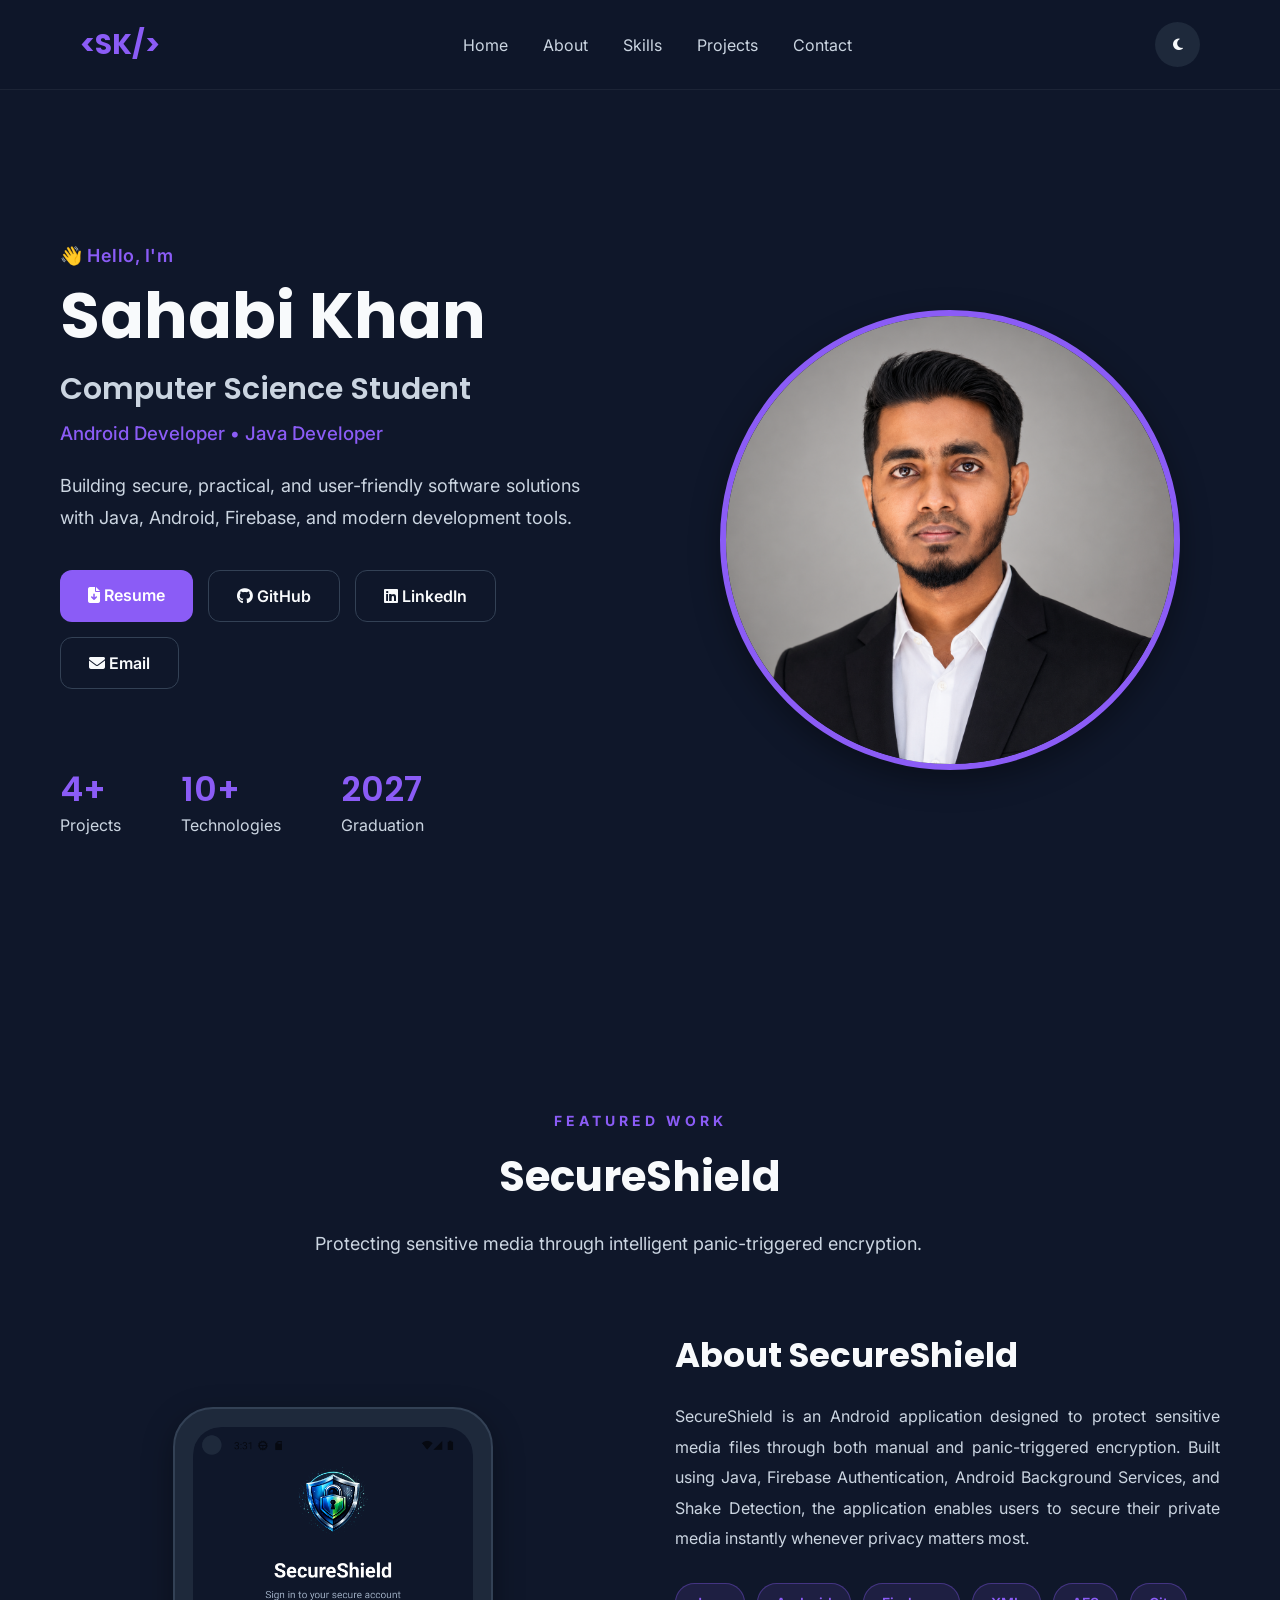
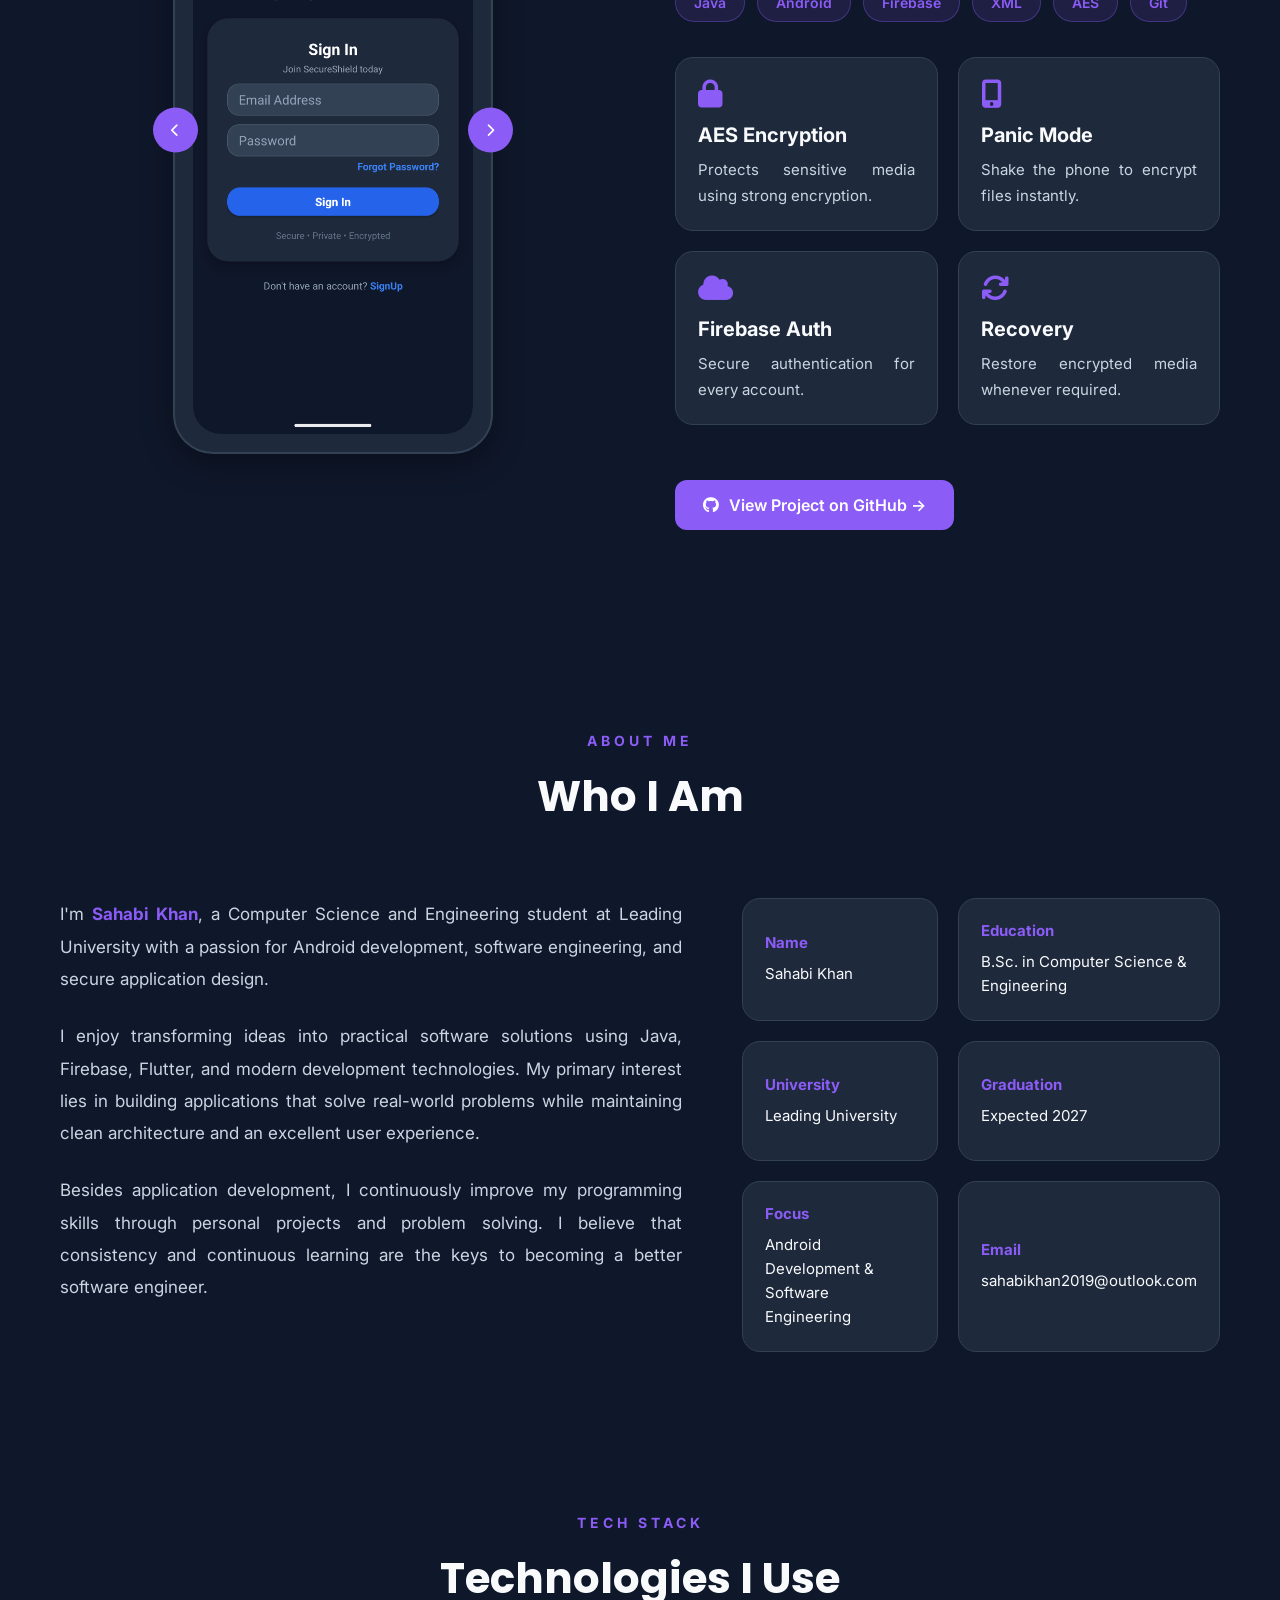
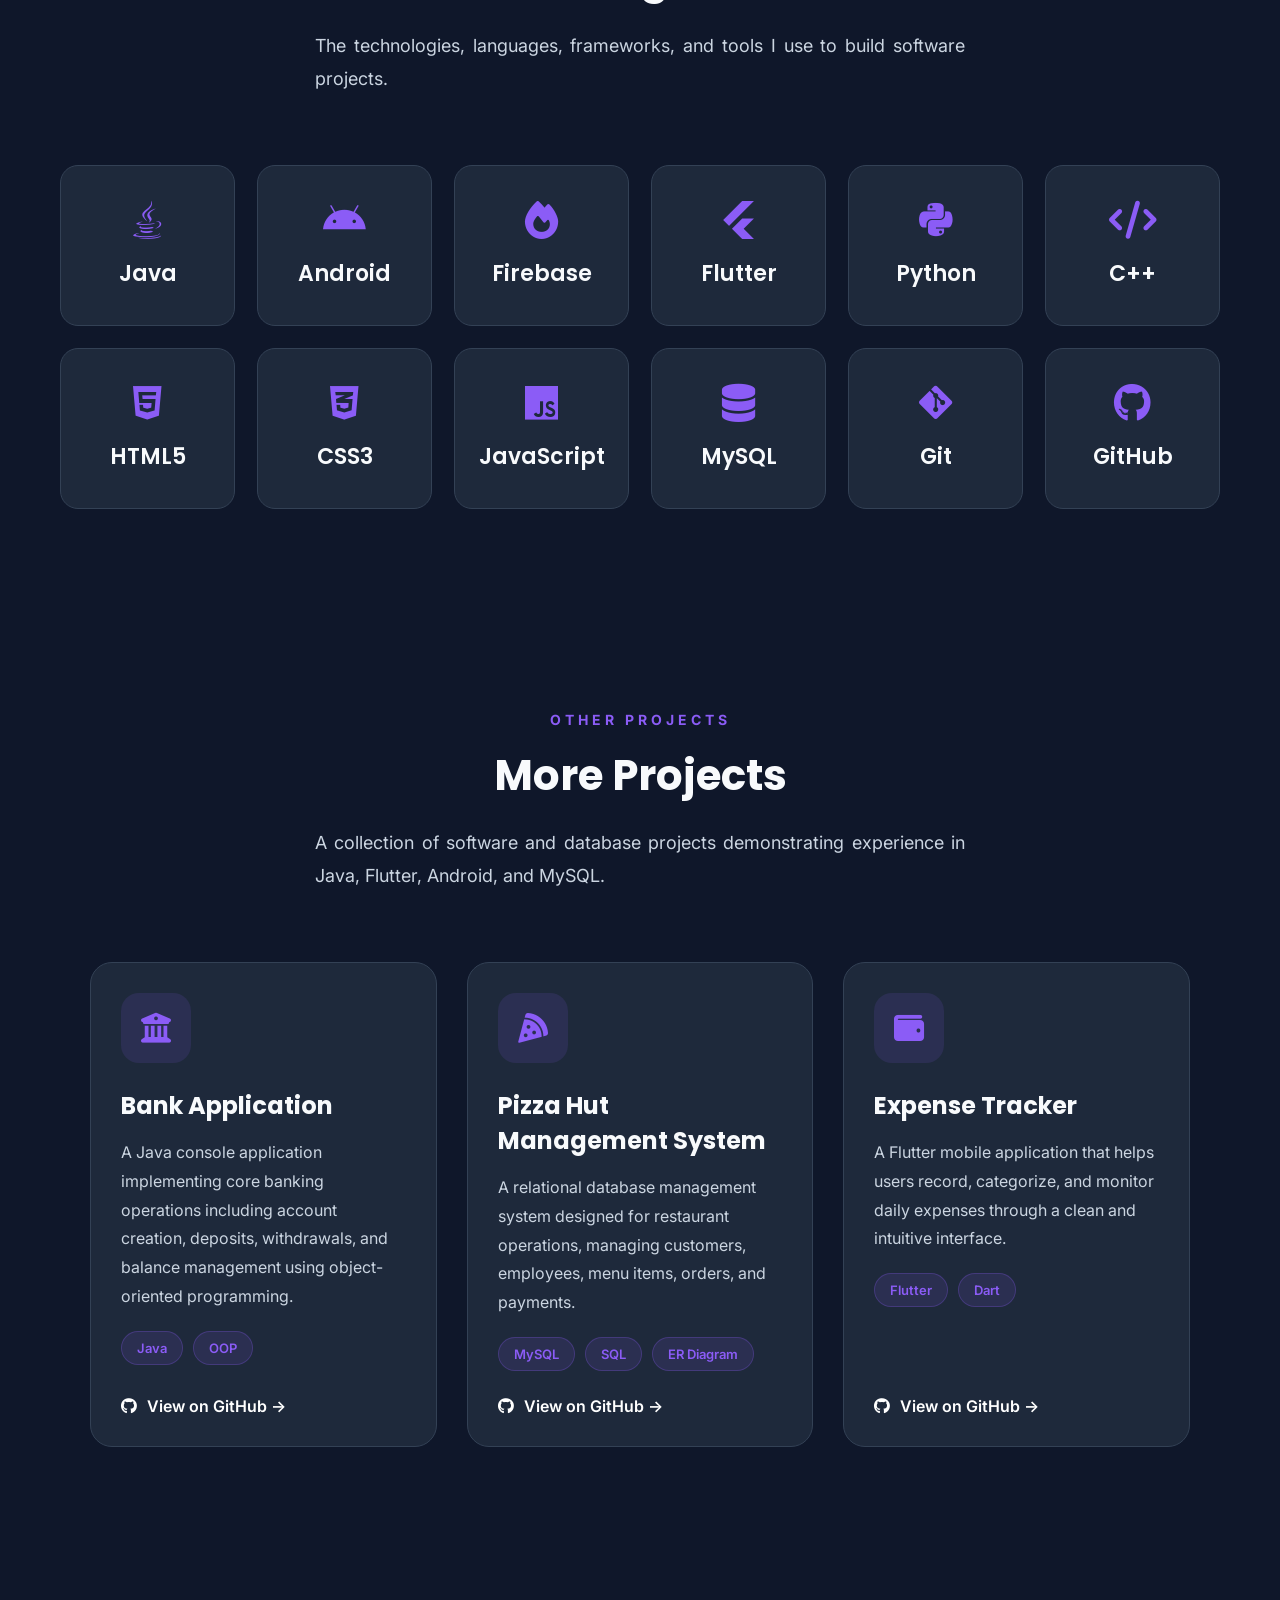
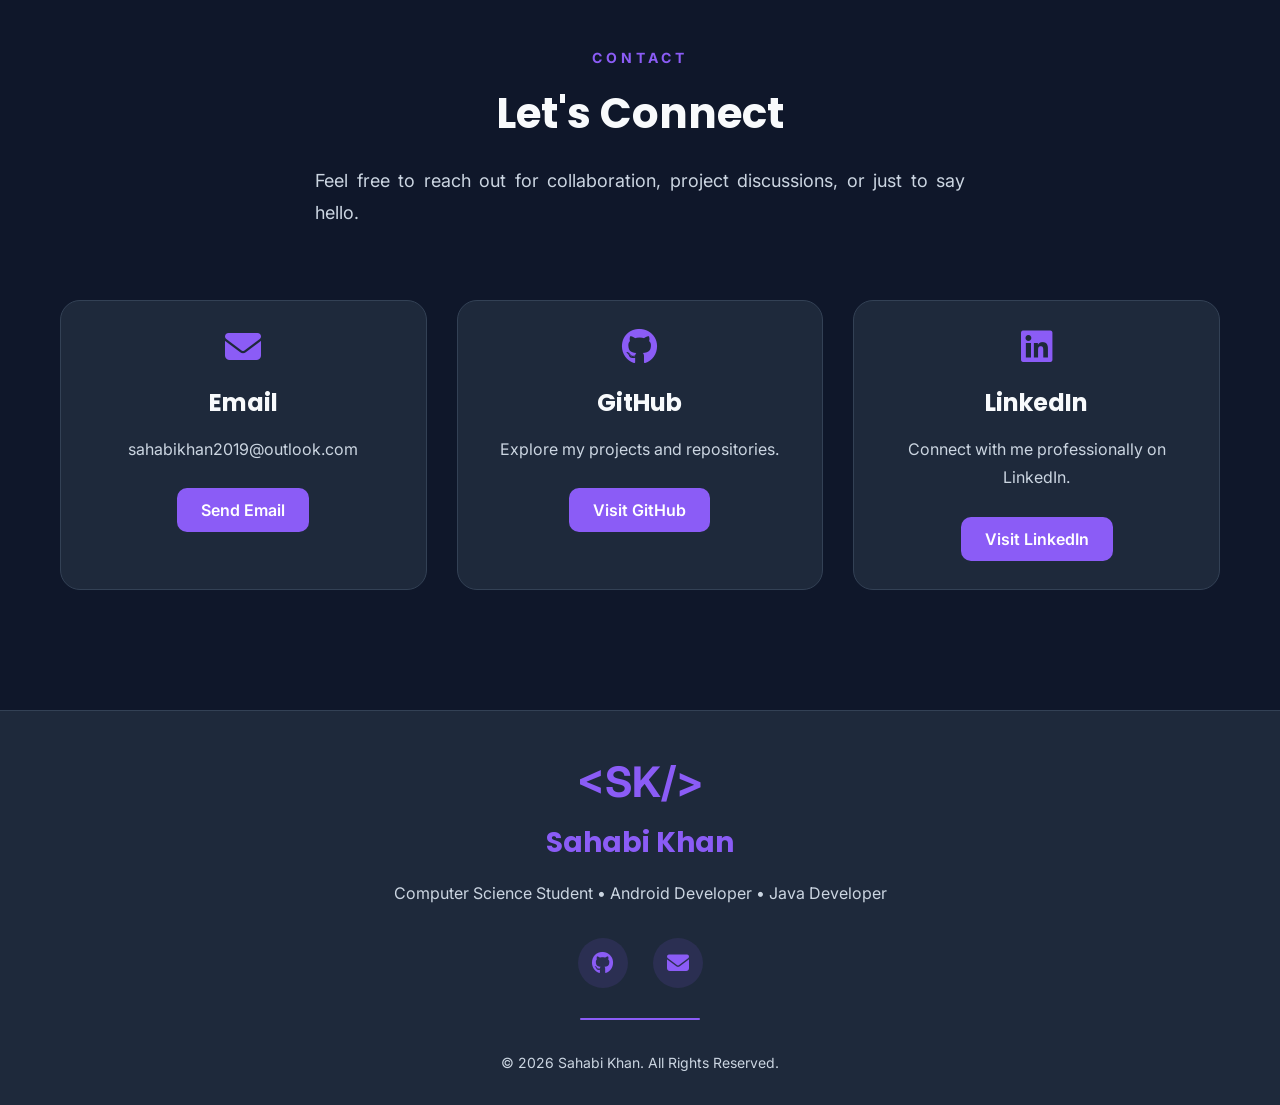
==== index.html @ 72424a31 "Update LinkedIn button class to 'secondary'" ====
<!DOCTYPE html>
<html lang="en">

<head>

    <meta charset="UTF-8">

    <meta name="viewport" content="width=device-width, initial-scale=1.0">

    <meta name="description"
        content="Sahabi Khan - Computer Science Student, Android Developer, and Java Developer. Explore my projects, skills, and portfolio.">

    <meta name="keywords"
        content="Sahabi Khan, Android Developer, Java Developer, Portfolio, Computer Science, Firebase, Flutter, GitHub">

    <meta name="author" content="Sahabi Khan">

    <meta name="theme-color" content="#8B5CF6">

    <!-- Open Graph -->

    <meta property="og:title" content="Sahabi Khan | Android Developer Portfolio">

    <meta property="og:description"
      content="Computer Science Student specializing in Android Development, Java, Flutter, Firebase, and Software Engineering.">

    <meta property="og:type" content="website">

    <meta property="og:image" content="profile.png">

    <!-- Twitter -->

    <meta name="twitter:card" content="summary_large_image">

    <meta name="twitter:title" content="Sahabi Khan | Android Developer Portfolio">

    <meta name="twitter:description"
      content="Computer Science Student specializing in Android Development, Java, Flutter, Firebase, and Software Engineering.">

    <meta name="twitter:image" content="profile.png">

    <title>Sahabi Khan | Android Developer Portfolio</title>

    <link rel="icon" type="image/png" href="profile.png">

    <!-- Google Fonts -->

    <link rel="preconnect" href="https://fonts.googleapis.com">

    <link rel="preconnect" href="https://fonts.gstatic.com" crossorigin>

    <link href="https://fonts.googleapis.com/css2?family=Inter:wght@300;400;500;600;700&family=Poppins:wght@400;500;600;700;800&display=swap" rel="stylesheet">

    <!-- Font Awesome -->

    <link rel="stylesheet"
        href="https://cdnjs.cloudflare.com/ajax/libs/font-awesome/6.7.2/css/all.min.css">

    <link rel="stylesheet" href="style.css">

</head>

<body>
    <!-- ================= NAVBAR ================= -->

    <header>

        <nav class="navbar">

            <div class="logo">
                &lt;SK/&gt;
            </div>

            <ul class="nav-links">

                <li><a href="#home">Home</a></li>

                <li><a href="#about">About</a></li>

                <li><a href="#skills">Skills</a></li>

                <li><a href="#projects">Projects</a></li>

                <li><a href="#contact">Contact</a></li>

            </ul>

            <button id="theme-toggle">

                <i class="fa-solid fa-moon"></i>

            </button>

        </nav>

    </header>

    <!-- ================= HERO ================= -->

    <section id="home" class="hero">

        <div class="hero-left">

            <span class="hello">

                👋 Hello, I'm

            </span>

            <h1>

                Sahabi Khan

            </h1>

            <h2>

                Computer Science Student

            </h2>

            <h3>

                Android Developer • Java Developer

            </h3>

            <p>

                Building secure, practical, and user-friendly software solutions
                with Java, Android, Firebase, and modern development tools.

            </p>

            <div class="buttons">

                <a href="#" class="btn primary">

                    <i class="fa-solid fa-file-arrow-down"></i>

                    Resume

                </a>

                <a href="https://github.com/Sahabi80"

                    target="_blank"

                    class="btn secondary">

                    <i class="fa-brands fa-github"></i>

                    GitHub

                </a>

                <a href="https://www.linkedin.com/in/sahabi-khan-3a2555424/" target="_blank" class="btn secondary">
                    <i class="fab fa-linkedin"></i> LinkedIn
                </a>

                <a href="mailto:sahabikhan2019@outlook.com"

                    class="btn secondary">

                    <i class="fa-solid fa-envelope"></i>

                    Email

                </a>

            </div>

            <div class="stats">

                <div class="stat">

                    <h2>4+</h2>

                    <span>Projects</span>

                </div>

                <div class="stat">

                    <h2>10+</h2>

                    <span>Technologies</span>

                </div>

                <div class="stat">

                    <h2>2027</h2>

                    <span>Graduation</span>

                </div>

            </div>

        </div>

        <div class="hero-right">

            <img src="MyPhoto.png"

                alt="Sahabi Khan">

        </div>

    </section>


<!-- ================= FEATURED WORK ================= -->

<section id="featured" class="featured">

    <div class="section-title">

        <span>FEATURED WORK</span>

        <h2>SecureShield</h2>

        <p>
            Protecting sensitive media through intelligent
            panic-triggered encryption.
        </p>

    </div>

    <div class="featured-container">

        <!-- Phone Preview -->

        <div class="phone-side">

            <div class="phone">

                <button class="slide-btn left" id="prevSlide">
                    <i class="fa-solid fa-chevron-left"></i>
                </button>

                <img
                    id="phone-image"
                    src="assets/screenshots/secureshield-sign-in.png"
                    alt="SecureShield">

                <button class="slide-btn right" id="nextSlide">
                    <i class="fa-solid fa-chevron-right"></i>
                </button>

            </div>

        </div>

        <!-- Project Details -->

        <div class="featured-content">

            <h3>About SecureShield</h3>

            <p>

                SecureShield is an Android application designed to
                protect sensitive media files through both manual
                and panic-triggered encryption.

                Built using Java, Firebase Authentication,
                Android Background Services, and Shake Detection,
                the application enables users to secure their
                private media instantly whenever privacy matters most.

            </p>

            <!-- Technologies -->

            <div class="tech-stack">

                <span>Java</span>

                <span>Android</span>

                <span>Firebase</span>

                <span>XML</span>

                <span>AES</span>

                <span>Git</span>

            </div>

            <!-- Features -->

            <div class="feature-grid">

                <div class="feature-card">

                    <i class="fa-solid fa-lock"></i>

                    <h4>AES Encryption</h4>

                    <p>
                        Protects sensitive media
                        using strong encryption.
                    </p>

                </div>

                <div class="feature-card">

                    <i class="fa-solid fa-mobile-screen-button"></i>

                    <h4>Panic Mode</h4>

                    <p>
                        Shake the phone to
                        encrypt files instantly.
                    </p>

                </div>

                <div class="feature-card">

                    <i class="fa-solid fa-cloud"></i>

                    <h4>Firebase Auth</h4>

                    <p>
                        Secure authentication
                        for every account.
                    </p>

                </div>

                <div class="feature-card">

                    <i class="fa-solid fa-arrows-rotate"></i>

                    <h4>Recovery</h4>

                    <p>
                        Restore encrypted media
                        whenever required.
                    </p>

                </div>

            </div>

            <a href="https://github.com/Sahabi80/SecureShield"
               target="_blank"
               class="project-btn">

                <i class="fa-brands fa-github"></i>

                View Project on GitHub →

            </a>

        </div>

    </div>

</section>

<!-- ================= ABOUT ================= -->

<section id="about" class="about">

    <div class="section-title">

        <span>ABOUT ME</span>

        <h2>Who I Am</h2>

    </div>

    <div class="about-container">

        <div class="about-text">

            <p>

                I'm <strong>Sahabi Khan</strong>, a Computer Science and Engineering
                student at Leading University with a passion for Android development,
                software engineering, and secure application design.

            </p>

            <p>

                I enjoy transforming ideas into practical software solutions using
                Java, Firebase, Flutter, and modern development technologies.
                My primary interest lies in building applications that solve
                real-world problems while maintaining clean architecture and
                an excellent user experience.

            </p>

            <p>

                Besides application development, I continuously improve my
                programming skills through personal projects and problem solving.
                I believe that consistency and continuous learning are the keys
                to becoming a better software engineer.

            </p>

        </div>

        <div class="about-info">

            <div class="info-card">

                <h4>Name</h4>

                <p>Sahabi Khan</p>

            </div>

            <div class="info-card">

                <h4>Education</h4>

                <p>B.Sc. in Computer Science & Engineering</p>

            </div>

            <div class="info-card">

                <h4>University</h4>

                <p>Leading University</p>

            </div>

            <div class="info-card">

                <h4>Graduation</h4>

                <p>Expected 2027</p>

            </div>

            <div class="info-card">

                <h4>Focus</h4>

                <p>Android Development & Software Engineering</p>

            </div>

            <div class="info-card">

                <h4>Email</h4>

                <p>sahabikhan2019@outlook.com</p>

            </div>

        </div>

    </div>

</section>

<!-- ================= TECH STACK ================= -->

<section id="skills" class="skills">

    <div class="section-title">

        <span>TECH STACK</span>

        <h2>Technologies I Use</h2>

        <p>
            The technologies, languages, frameworks, and tools I use
            to build software projects.
        </p>

    </div>

    <div class="skills-grid">

        <div class="skill-card">

            <i class="fa-brands fa-java"></i>

            <h3>Java</h3>
            
        </div>

        <div class="skill-card">

            <i class="fa-brands fa-android"></i>

            <h3>Android</h3>

        </div>

        <div class="skill-card">

            <i class="fa-solid fa-fire"></i>

            <h3>Firebase</h3>

        </div>

        <div class="skill-card">

            <i class="fa-brands fa-flutter"></i>

            <h3>Flutter</h3>

        </div>

        <div class="skill-card">

            <i class="fa-brands fa-python"></i>

            <h3>Python</h3>

        </div>

        <div class="skill-card">

            <i class="fa-solid fa-code"></i>

            <h3>C++</h3>

        </div>

        <div class="skill-card">

            <i class="fa-brands fa-html5"></i>

            <h3>HTML5</h3>

        </div>

        <div class="skill-card">

            <i class="fa-brands fa-css3-alt"></i>

            <h3>CSS3</h3>

        </div>

        <div class="skill-card">

            <i class="fa-brands fa-js"></i>

            <h3>JavaScript</h3>

        </div>

        <div class="skill-card">

            <i class="fa-solid fa-database"></i>

            <h3>MySQL</h3>

        </div>

        <div class="skill-card">

            <i class="fa-brands fa-git-alt"></i>

            <h3>Git</h3>

        </div>

        <div class="skill-card">

            <i class="fa-brands fa-github"></i>

            <h3>GitHub</h3>

        </div>

    </div>

</section>

<!-- ================= OTHER PROJECTS ================= -->

<section id="projects" class="projects-section">

    <div class="section-title">

        <span>OTHER PROJECTS</span>

        <h2>More Projects</h2>

        <p>
            A collection of software and database projects demonstrating
            experience in Java, Flutter, Android, and MySQL.
        </p>

    </div>

    <div class="projects-grid">

        <!-- Bank Application -->

        <div class="project-card">

            <div class="project-icon">

                <i class="fa-solid fa-building-columns"></i>

            </div>

            <h3>Bank Application</h3>

            <p>

                A Java console application implementing core banking
                operations including account creation, deposits,
                withdrawals, and balance management using
                object-oriented programming.

            </p>

            <div class="project-tech">

                <span>Java</span>

                <span>OOP</span>

            </div>

            <a href="https://github.com/Sahabi80/Bank_Application"

                target="_blank"

                class="project-link">

                <i class="fa-brands fa-github"></i>

                View on GitHub →

            </a>

        </div>

        <!-- Pizza Hut -->

        <div class="project-card">

            <div class="project-icon">

                <i class="fa-solid fa-pizza-slice"></i>

            </div>

            <h3>Pizza Hut Management System</h3>

            <p>

                A relational database management system designed for
                restaurant operations, managing customers, employees,
                menu items, orders, and payments.

            </p>

            <div class="project-tech">

                <span>MySQL</span>

                <span>SQL</span>

                <span>ER Diagram</span>

            </div>

            <a href="https://github.com/Sahabi80/Pizza-Hut-Management-System"

                target="_blank"

                class="project-link">

                <i class="fa-brands fa-github"></i>

                View on GitHub →

            </a>

        </div>

        <!-- Expense Tracker -->

        <div class="project-card">

            <div class="project-icon">

                <i class="fa-solid fa-wallet"></i>

            </div>

            <h3>Expense Tracker</h3>

            <p>

                A Flutter mobile application that helps users record,
                categorize, and monitor daily expenses through
                a clean and intuitive interface.

            </p>

            <div class="project-tech">

                <span>Flutter</span>

                <span>Dart</span>

            </div>

            <a href="https://github.com/Sahabi80/expense-tracker-flutter"

                target="_blank"

                class="project-link">

                <i class="fa-brands fa-github"></i>

                View on GitHub →

            </a>

        </div>

    </div>

</section>
<!-- ================= CONTACT ================= -->

<section id="contact" class="contact">

    <div class="section-title">

        <span>CONTACT</span>

        <h2>Let's Connect</h2>

        <p>
            Feel free to reach out for collaboration,
            project discussions, or just to say hello.
        </p>

    </div>

    <div class="contact-container">

        <div class="contact-card">

            <i class="fa-solid fa-envelope"></i>

            <h3>Email</h3>

            <p>sahabikhan2019@outlook.com</p>

            <a href="mailto:sahabikhan2019@outlook.com">
                Send Email
            </a>

        </div>

        <div class="contact-card">

            <i class="fa-brands fa-github"></i>

            <h3>GitHub</h3>

            <p>Explore my projects and repositories.</p>

            <a href="https://github.com/Sahabi80" target="_blank">
                Visit GitHub
            </a>

        </div>

        <div class="contact-card">

            <i class="fa-brands fa-linkedin"></i>

            <h3>LinkedIn</h3>

            <p>Connect with me professionally on LinkedIn.</p>

            <a href="https://www.linkedin.com/in/sahabi-khan-3a2555424/" target="_blank" class="btn">
                Visit LinkedIn
            </a>

        </div>

    </div>

</section>

<!-- ================= FOOTER ================= -->

<footer class="footer">

    <div class="footer-content">

        <div class="footer-logo">&lt;SK/&gt;</div>

        <h3>Sahabi Khan</h3>

        <p>
            Computer Science Student • Android Developer • Java Developer
        </p>

        <div class="footer-links">

            <a href="https://github.com/Sahabi80" target="_blank">
                <i class="fa-brands fa-github"></i>
            </a>

            <a href="mailto:sahabikhan2019@outlook.com">
                <i class="fa-solid fa-envelope"></i>
            </a>

        </div>

        <div class="footer-line"></div>

        <p class="copyright">
            © 2026 Sahabi Khan. All Rights Reserved.
        </p>

    </div>

</footer>

<script src="script.js"></script>

</body>

</html>
---- style.css ----
/* ===========================
   Google Font Variables
=========================== */

:root{

    --bg:#0F172A;
    --card:#1E293B;
    --primary:#8B5CF6;
    --primary-hover:#A855F7;

    --text:#F8FAFC;
    --secondary:#CBD5E1;

    --border:#334155;

    --shadow:0 10px 30px rgba(0,0,0,.35);

}

/* ===========================
        Reset
=========================== */

*{

    margin:0;
    padding:0;
    box-sizing:border-box;

}

html{

    scroll-behavior:smooth;

}

body{

    font-family:'Inter',sans-serif;

    background:var(--bg);

    color:var(--text);

}

/* ===========================
        Navbar
=========================== */

header{

    position:sticky;

    top:0;

    z-index:1000;

    backdrop-filter:blur(12px);

    background:rgba(15,23,42,.85);

    border-bottom:1px solid rgba(255,255,255,.06);

}

.navbar{

    max-width:1200px;

    margin:auto;

    display:flex;

    justify-content:space-between;

    align-items:center;

    padding:22px 40px;

}

.logo{

    font-family:'Poppins',sans-serif;

    font-size:28px;

    font-weight:700;

    color:var(--primary);

}

.nav-links{

    display:flex;

    list-style:none;

    gap:35px;

}

.nav-links a{

    text-decoration:none;

    color:var(--secondary);

    transition:.3s;

}

.nav-links a:hover{

    color:var(--primary);

}

#theme-toggle{

    width:45px;

    height:45px;

    border:none;

    border-radius:50%;

    background:var(--card);

    color:var(--text);

    cursor:pointer;

    transition:.3s;

}

#theme-toggle:hover{

    background:var(--primary);

    color:white;
}

/* ===========================
        Hero
=========================== */

.hero{

    max-width:1200px;

    margin:auto;

    min-height:100vh;

    display:flex;

    justify-content:space-between;

    align-items:center;

    gap:80px;

    padding:60px 20px;

}

.hero-left{

    flex:1;

}

.hero-right{

    flex:1;

    display:flex;

    justify-content:center;

    align-items:center;

}

.hero-right img{

    width:460px;

    height:460px;

    object-fit:cover;

    object-position:center 12%;

    border-radius:50%;

    border:6px solid var(--primary);

    box-shadow:var(--shadow);

    transition:transform .4s ease, box-shadow .4s ease;

    display:block;

}

.hero-right img:hover{

    transform:scale(1.04);

    box-shadow:0 15px 35px rgba(0,0,0,.45);

}

.hello{

    color:var(--primary);

    font-weight:600;

    font-size:18px;

    letter-spacing:.5px;

}

.hero h1{

    margin-top:15px;

    font-family:'Poppins',sans-serif;

    font-size:64px;

    line-height:1.1;

}

.hero h2{

    margin-top:15px;

    font-size:30px;

    color:var(--secondary);

    font-weight:600;

}

.hero h3{

    margin-top:10px;

    color:var(--primary);

    font-weight:500;

}

.hero p{

    margin-top:25px;

    max-width:520px;

    color:var(--secondary);

    line-height:1.8;

    font-size:18px;

    text-align:justify;

    text-justify:inter-word;

}

/* ===========================
        Buttons
=========================== */

.buttons{

    margin-top:35px;

    display:flex;

    flex-wrap:wrap;

    gap:15px;

}

.btn{

    text-decoration:none;

    padding:15px 28px;

    border-radius:12px;

    font-weight:600;

    transition:all .3s ease;

}

.btn:hover{

    transform:translateY(-3px);

}

.primary{

    background:var(--primary);

    color:white;

}

.primary:hover{

    background:var(--primary-hover);

    box-shadow:0 10px 25px rgba(139,92,246,.35);

}

.secondary{

    border:1px solid var(--border);

    color:var(--text);

    background:transparent;

}

.secondary:hover{

    border-color:var(--primary);

    background:rgba(139,92,246,.08);

    color:var(--primary);

}

/* ===========================
        Stats
=========================== */

.stats{

    display:flex;

    gap:60px;

    margin-top:60px;

}

.stat h2{

    font-size:34px;

    color:var(--primary);

}

.stat span{

    color:var(--secondary);

}

/* ===========================
        Sections
=========================== */

section{

    max-width:1200px;

    margin:auto;

    padding:100px 20px;

}

section h2{

    font-family:'Poppins',sans-serif;

    font-size:42px;

}

/* ===========================
        Responsive
=========================== */

@media(max-width:900px){

.hero{

flex-direction:column-reverse;

text-align:center;

}

.hero-right img{

width:280px;

height:280px;

}

.hero h1{

font-size:48px;

}

.buttons{

justify-content:center;

}

.stats{

justify-content:center;

}

.nav-links{

display:none;

}

}


/* =====================================
        Light Mode
===================================== */

body{
    transition: background .35s ease,color .35s ease;
}

body.light-mode{

    --bg:#F8FAFC;
    --card:#FFFFFF;
    --text:#0F172A;
    --secondary:#475569;
    --border:#CBD5E1;

}

/* =====================================
        Scroll Animation
===================================== */

.hidden{

    opacity:0;
    transform:translateY(40px);
    transition:opacity .8s ease, transform .8s ease;

}

.show{

    opacity:1;
    transform:translateY(0);

}


/* ===========================
      Featured Work
=========================== */

.featured{

    max-width:1200px;

    margin:auto;

    padding:120px 20px;

}

.section-title{

    text-align:center;

    margin-bottom:70px;

}

.section-title span{

    color:var(--primary);

    font-size:14px;

    font-weight:700;

    letter-spacing:4px;

    text-transform:uppercase;

}

.section-title h2{

    margin-top:15px;

    font-family:'Poppins',sans-serif;

    font-size:42px;

}

.section-title p{

    margin:20px auto 0;

    max-width:650px;

    color:var(--secondary);

    line-height:1.8;

    font-size:18px;
   
    text-align:justify;
   
    text-justify:inter-word;

}

.featured-container{

    display:flex;

    align-items:center;

    justify-content:space-between;

    gap:70px;

}

.phone-side{

    flex:1;

    display:flex;

    justify-content:center;

}

.phone{

    width:320px;

    background:var(--card);

    border-radius:40px;

    padding:18px;

    box-shadow:var(--shadow);

    border:2px solid var(--border);

    position:relative;

}

.phone img{

    width:100%;

    border-radius:28px;

    display:block;

}

.slide-btn{

    position:absolute;

    top:50%;

    transform:translateY(-50%);

    width:45px;

    height:45px;

    border:none;

    border-radius:50%;

    background:var(--primary);

    color:#fff;

    cursor:pointer;

    transition:.3s;

    z-index:5;

}

.slide-btn:hover{

    background:var(--primary-hover);

    transform:translateY(-50%) scale(1.08);

}

.slide-btn.left{

    left:-22px;

}

.slide-btn.right{

    right:-22px;

}

.featured-content{

    flex:1;

}

.featured-content h3{

    font-size:34px;

    margin-bottom:20px;

    font-family:'Poppins',sans-serif;

}

.featured-content p{

    color:var(--secondary);

    line-height:1.9;

    margin-bottom:30px;

    text-align:justify;

    text-justify:inter-word;

}


/* ===========================
      Tech Stack Badges
=========================== */

.tech-stack{

    display:flex;

    flex-wrap:wrap;

    gap:12px;

    margin-bottom:35px;

}

.tech-stack span{

    background:rgba(139,92,246,.12);

    color:var(--primary);

    border:1px solid rgba(139,92,246,.35);

    padding:10px 18px;

    border-radius:999px;

    font-size:14px;

    font-weight:600;

    transition:.3s;

}

.tech-stack span:hover{

    background:var(--primary);

    color:#fff;

    transform:translateY(-3px);

}

/* ===========================
      Feature Cards
=========================== */

.feature-grid{

    display:grid;

    grid-template-columns:repeat(2,1fr);

    gap:20px;

    margin:35px 0;

}

.feature-card{

    background:var(--card);

    padding:22px;

    border-radius:18px;

    border:1px solid var(--border);

    transition:.35s;

}

.feature-card:hover{

    transform:translateY(-6px);

    border-color:var(--primary);

    box-shadow:0 15px 35px rgba(0,0,0,.25);

}

.feature-card i{

    font-size:28px;

    color:var(--primary);

    margin-bottom:15px;

}

.feature-card h4{

    margin-bottom:10px;

    font-size:20px;

}

.feature-card p{

    margin:0;

    line-height:1.7;

    font-size:15px;

}

/* ===========================
      GitHub Button
=========================== */

.project-btn{

    display:inline-flex;

    align-items:center;

    gap:10px;

    margin-top:20px;

    padding:15px 28px;

    background:var(--primary);

    color:#fff;

    text-decoration:none;

    border-radius:12px;

    font-weight:600;

    transition:.3s;

}

.project-btn:hover{

    background:var(--primary-hover);

    transform:translateY(-3px);

    box-shadow:0 10px 25px rgba(139,92,246,.35);

}

/* ===========================
      Responsive
=========================== */

@media(max-width:900px){

    .featured-container{

        flex-direction:column;

    }

    .feature-grid{

        grid-template-columns:1fr;

    }

    .phone{

        width:280px;

    }

}


/* ===========================
      Other Projects
=========================== */

.projects-section{

    max-width:1200px;

    margin:auto;

    padding:120px 20px;

}

.projects-grid{

    display:grid;

    grid-template-columns:repeat(3,1fr);

    gap:30px;

    max-width:1100px;

    margin:60px auto 0;

}

.project-card{

    background:var(--card);

    border:1px solid var(--border);

    border-radius:22px;

    padding:30px;

    transition:all .35s ease;

    display:flex;

    flex-direction:column;

    min-height:480px;

    justify-content:flex-start;

}

.project-card:hover{

    transform:translateY(-8px);

    border-color:var(--primary);

    box-shadow:0 15px 35px rgba(0,0,0,.30);

}

.project-icon{

    width:70px;

    height:70px;

    display:flex;

    align-items:center;

    justify-content:center;

    border-radius:18px;

    background:rgba(139,92,246,.12);

    color:var(--primary);

    font-size:30px;

    margin-bottom:25px;

}

.project-card h3{

    font-family:'Poppins',sans-serif;

    font-size:24px;

    margin-bottom:15px;

}

.project-card p{

    color:var(--secondary);

    line-height:1.8;

    margin-bottom:0;

}

.project-tech{

    display:flex;

    flex-wrap:wrap;

    gap:10px;

    margin-top:20px;

    margin-bottom:25px;

}

.project-tech span{

    background:rgba(139,92,246,.12);

    color:var(--primary);

    border:1px solid rgba(139,92,246,.25);

    padding:8px 15px;

    border-radius:999px;

    font-size:13px;

    font-weight:600;

    transition:.3s;

}

.project-tech span:hover{

    background:var(--primary);

    color:#fff;

}

.project-link{

    display:inline-flex;

    align-items:center;

    gap:10px;

    margin-top:auto;

    color:#fff;

    text-decoration:none;

    font-weight:600;

    transition:.3s;

}

.project-link:hover{

    color:var(--primary);

    transform:translateX(6px);

}

@media(max-width:768px){

    .projects-grid{

        grid-template-columns:1fr;

    }

}

/* ===========================
        About
=========================== */

.about{

    max-width:1200px;

    margin:auto;

    padding:80px 20px;

}

.about-container{

    display:grid;

    grid-template-columns:1.3fr 1fr;

    gap:60px;

    align-items:start;

    margin-top:60px;

}

.about-text p{

    color:var(--secondary);

    line-height:1.9;

    font-size:17px;

    margin-bottom:25px;

    text-align:justify;

}

.about-text strong{

    color:var(--primary);

}

.about-info{

    display:grid;

    grid-template-columns:1fr 1fr;

    gap:20px;

}

.info-card{

    background:var(--card);

    border:1px solid var(--border);

    border-radius:18px;

    padding:22px;

    transition:.35s ease;

    display:flex;

    flex-direction:column;

    justify-content:center;

    min-height:120px;

}

.info-card:hover{

    transform:translateY(-6px);

    border-color:var(--primary);

    box-shadow:0 15px 35px rgba(0,0,0,.25);

}

.info-card h4{

    color:var(--primary);

    font-size:15px;

    margin-bottom:10px;

}

.info-card p{

    color:var(--text);

    font-size:15px;

    line-height:1.6;

}

@media(max-width:900px){

    .about-container{

        grid-template-columns:1fr;

        gap:40px;

    }

    .about-info{

        grid-template-columns:1fr;

    }

}

/* ===========================
        Tech Stack
=========================== */

.skills{

    max-width:1200px;

    margin:auto;

    padding:80px 20px;

}

.skills-grid{

    display:grid;

    grid-template-columns:repeat(auto-fit,minmax(170px,1fr));

    gap:22px;

    margin-top:60px;

}

.skill-card{

    background:var(--card);

    border:1px solid var(--border);

    border-radius:18px;

    padding:35px 20px;

    text-align:center;

    transition:
       transform .35s ease,
       box-shadow .35s ease,
       border-color .35s ease;
   

    display:flex;

    flex-direction:column;

    justify-content:center;

    align-items:center;

    min-height:150px;

    cursor:default;

}

.skill-card:hover{

    transform:translateY(-8px) scale(1.03);

    border-color:var(--primary);

    box-shadow:
    0 0 25px rgba(139,92,246,.20),
    0 18px 40px rgba(139,92,246,.25);

}

.skill-card i{

    font-size:38px;

    color:var(--primary);

    margin-bottom:18px;

    transition:.3s;

}

.skill-card:hover i{

    transform:scale(1.15);

}

.skill-card h3{

    font-family:'Poppins',sans-serif;

    font-size:22px;

    font-weight:600;

    margin:0;

    transition:.3s;

}

.skill-card:hover h3{

    color:var(--primary);

}

@media(max-width:768px){

    .skills-grid{

        grid-template-columns:repeat(2,1fr);

    }

}

@media(max-width:480px){

    .skills-grid{

        grid-template-columns:1fr;

    }

}

/* ===========================
        Contact
=========================== */

.contact{

    max-width:1200px;

    margin:auto;

    padding:80px 20px 120px;

}

.contact-container{

    display:grid;

    grid-template-columns:repeat(auto-fit,minmax(300px,1fr));

    gap:30px;

    margin-top:60px;

}

.contact-card{

    background:var(--card);

    border:1px solid var(--border);

    border-radius:20px;

    padding:28px 25px;

    text-align:center;

    transition:all .35s ease;

}

.contact-card:hover{

    transform:translateY(-8px);

    border-color:var(--primary);

    box-shadow:0 15px 35px rgba(0,0,0,.30);

}

.contact-card i{

    font-size:36px;

    color:var(--primary);

    margin-bottom:20px;

}

.contact-card h3{

    font-family:'Poppins',sans-serif;

    font-size:24px;

    margin-bottom:15px;

}

.contact-card p{

    color:var(--secondary);

    line-height:1.8;

    margin-bottom:25px;

}

.contact-card a{

    display:inline-block;

    padding:12px 24px;

    border-radius:10px;

    background:var(--primary);

    color:#fff;

    text-decoration:none;

    font-weight:600;

    transition:.3s;

}

.contact-card a:hover{

    background:var(--primary-hover);

    transform:translateY(-3px);

}

@media(max-width:768px){

    .contact-container{

        grid-template-columns:1fr;

    }

}

/* ===========================
        Footer
=========================== */

.footer{

    background:var(--card);

    border-top:1px solid var(--border);

    padding:45px 20px 30px;

    text-align:center;

}

.footer-content{

    max-width:1200px;

    margin:auto;

}

.footer h3{

    font-family:'Poppins',sans-serif;

    font-size:28px;

    color:var(--primary);

    margin-bottom:15px;

}

.footer p{

    color:var(--secondary);

    line-height:1.8;

}

.footer-links{

    display:flex;

    justify-content:center;

    gap:25px;

    margin:30px 0;

}

.footer-links a{

    width:50px;

    height:50px;

    display:flex;

    align-items:center;

    justify-content:center;

    border-radius:50%;

    background:rgba(139,92,246,.12);

    color:var(--primary);

    text-decoration:none;

    font-size:22px;

    transition:all .3s ease;

}

.footer-links a:hover{

    background:var(--primary);

    color:#fff;

    transform:translateY(-5px) scale(1.08);

    box-shadow:0 10px 25px rgba(139,92,246,.35);

}

.footer-line{

    width:120px;

    height:2px;

    background:var(--primary);

    margin:30px auto;

    border-radius:10px;

}

.footer-logo{

    font-size:42px;

    font-weight:700;

    color:var(--primary);

    margin-bottom:15px;

}

.copyright{

    font-size:14px;

    color:var(--secondary);

}

/* =====================================
        Responsive Design
===================================== */

@media (max-width:992px){

    .hero{

        flex-direction:column-reverse;

        text-align:center;

        gap:50px;

        min-height:auto;

        padding:140px 20px 80px;

    }

    .hero p{

        margin:auto;
        margin-top:25px;

    }

    .buttons{

        justify-content:center;

    }

    .stats{

        justify-content:center;

    }

    .featured-container,
    .about-container{

        grid-template-columns:1fr;

        gap:50px;

    }

    .projects-grid{

        grid-template-columns:1fr;

    }

    .skills-grid{

        grid-template-columns:repeat(2,1fr);

    }

    .contact-container{

        grid-template-columns:1fr;

    }

}

/* =====================================
               Mobile
===================================== */

@media (max-width:576px){

    h1{

        font-size:42px;

    }

    .hero h2{

        font-size:24px;

    }

    .hero-right img{

        width:180px;

        height:180px;

    }

    .skills-grid{

        grid-template-columns:1fr;

    }

    .section-title h2{

        font-size:40px;

    }

    .featured-card{

        padding:20px;

    }

    .buttons{

    flex-direction:column;

    align-items:center;

    width:100%;

}

.btn{

    width:100%;

    max-width:260px;

    text-align:center;

    }

}
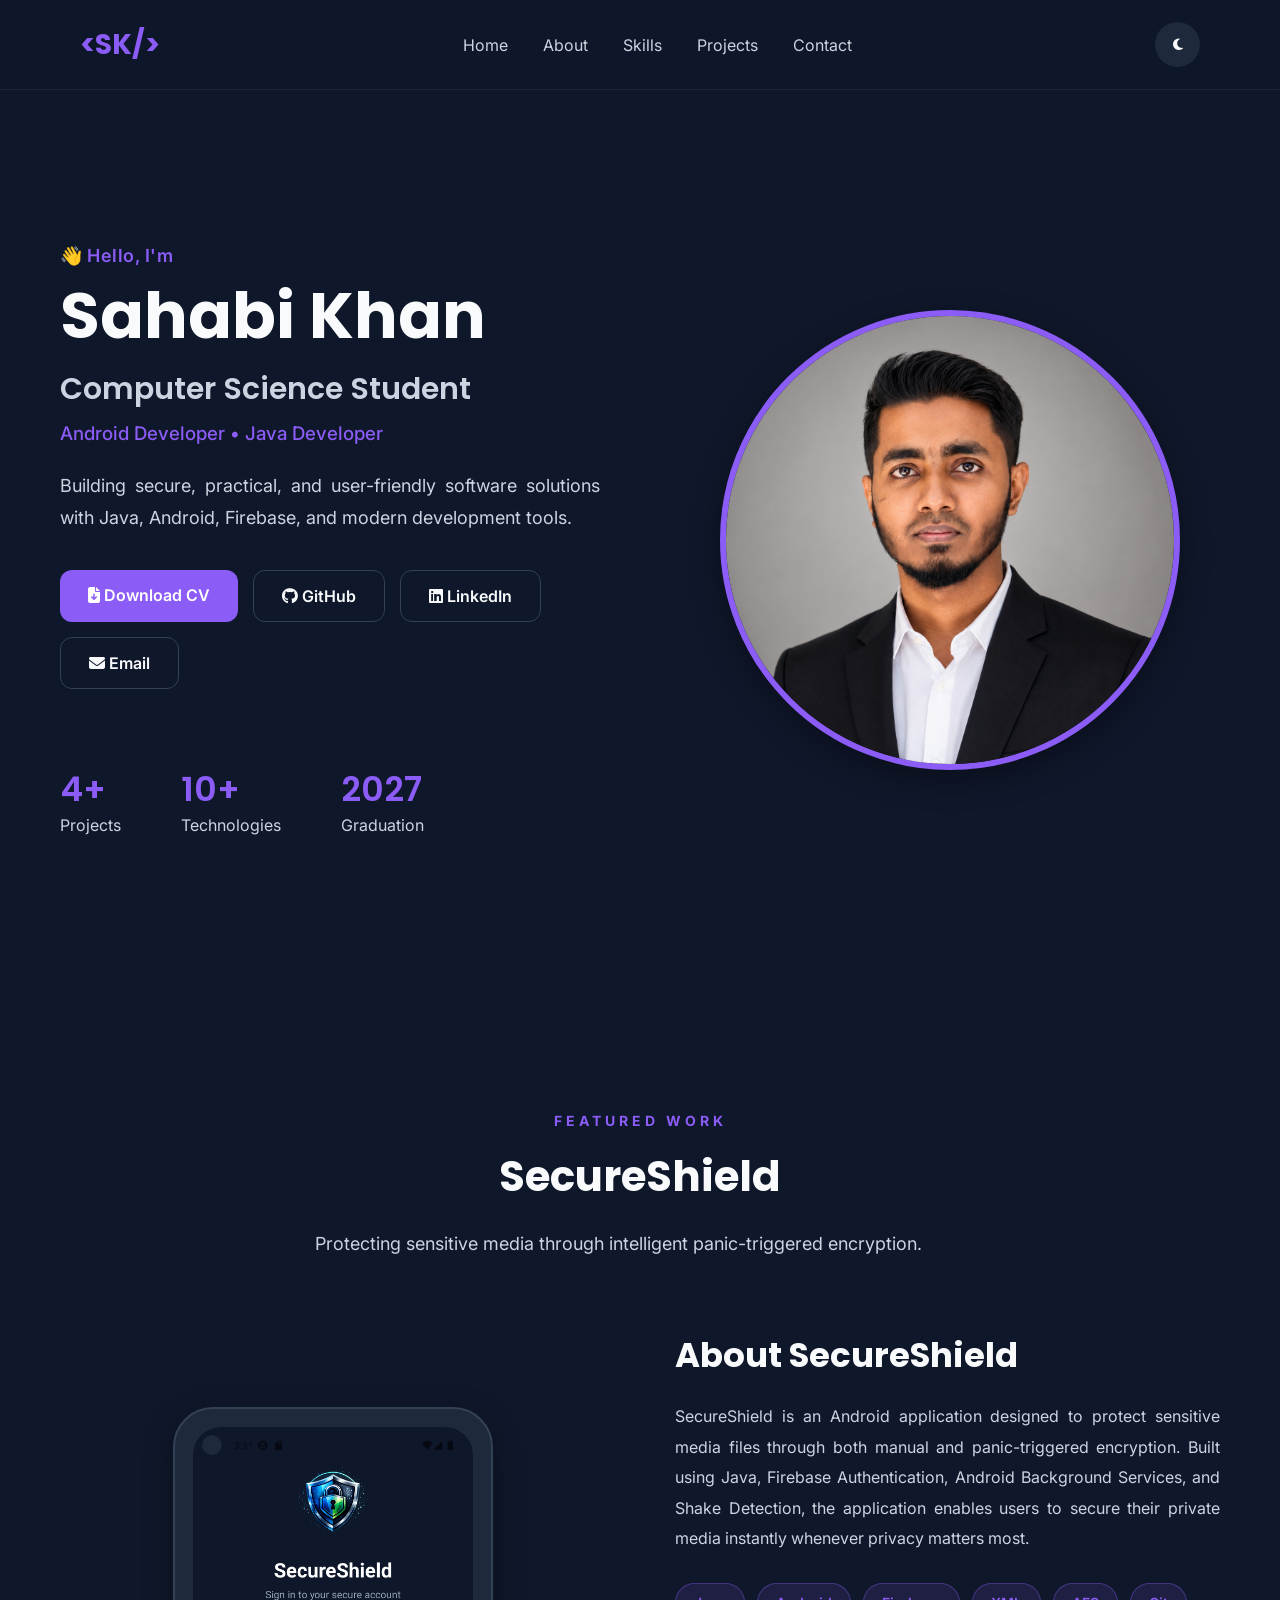
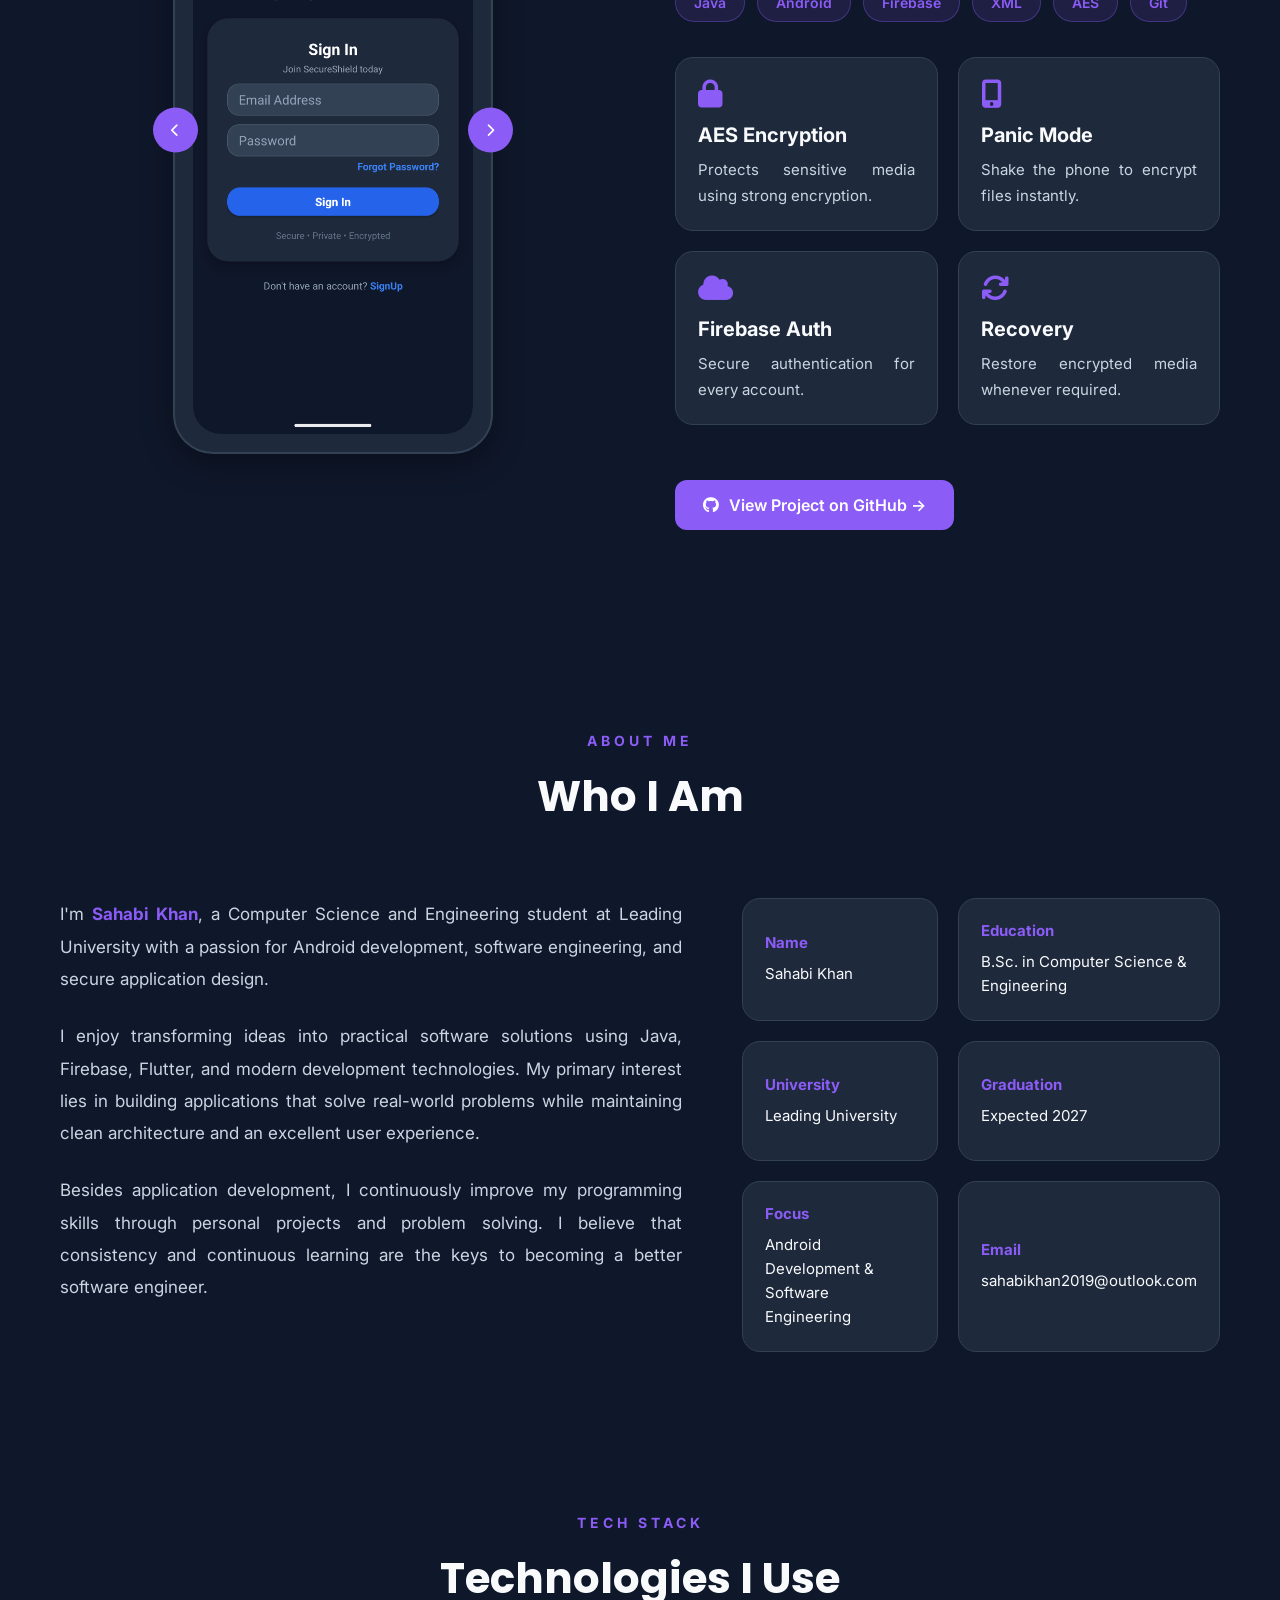
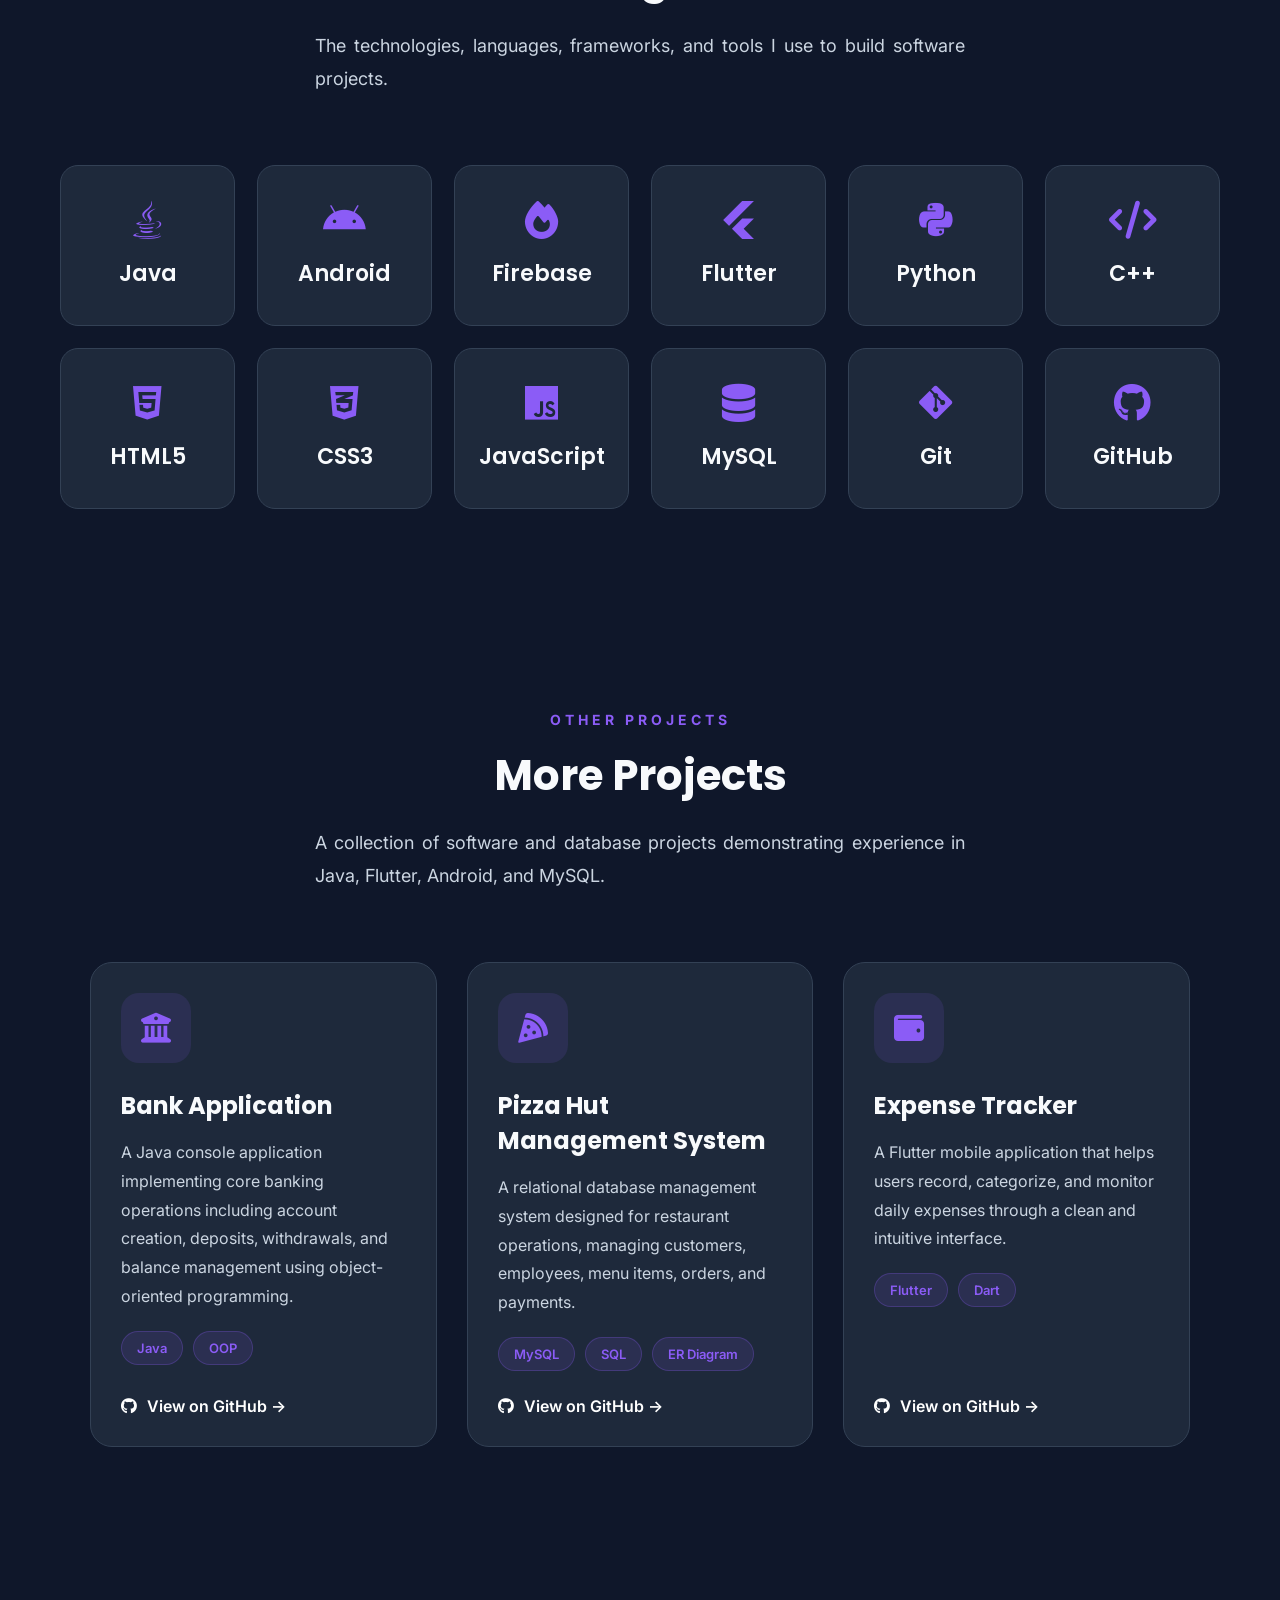
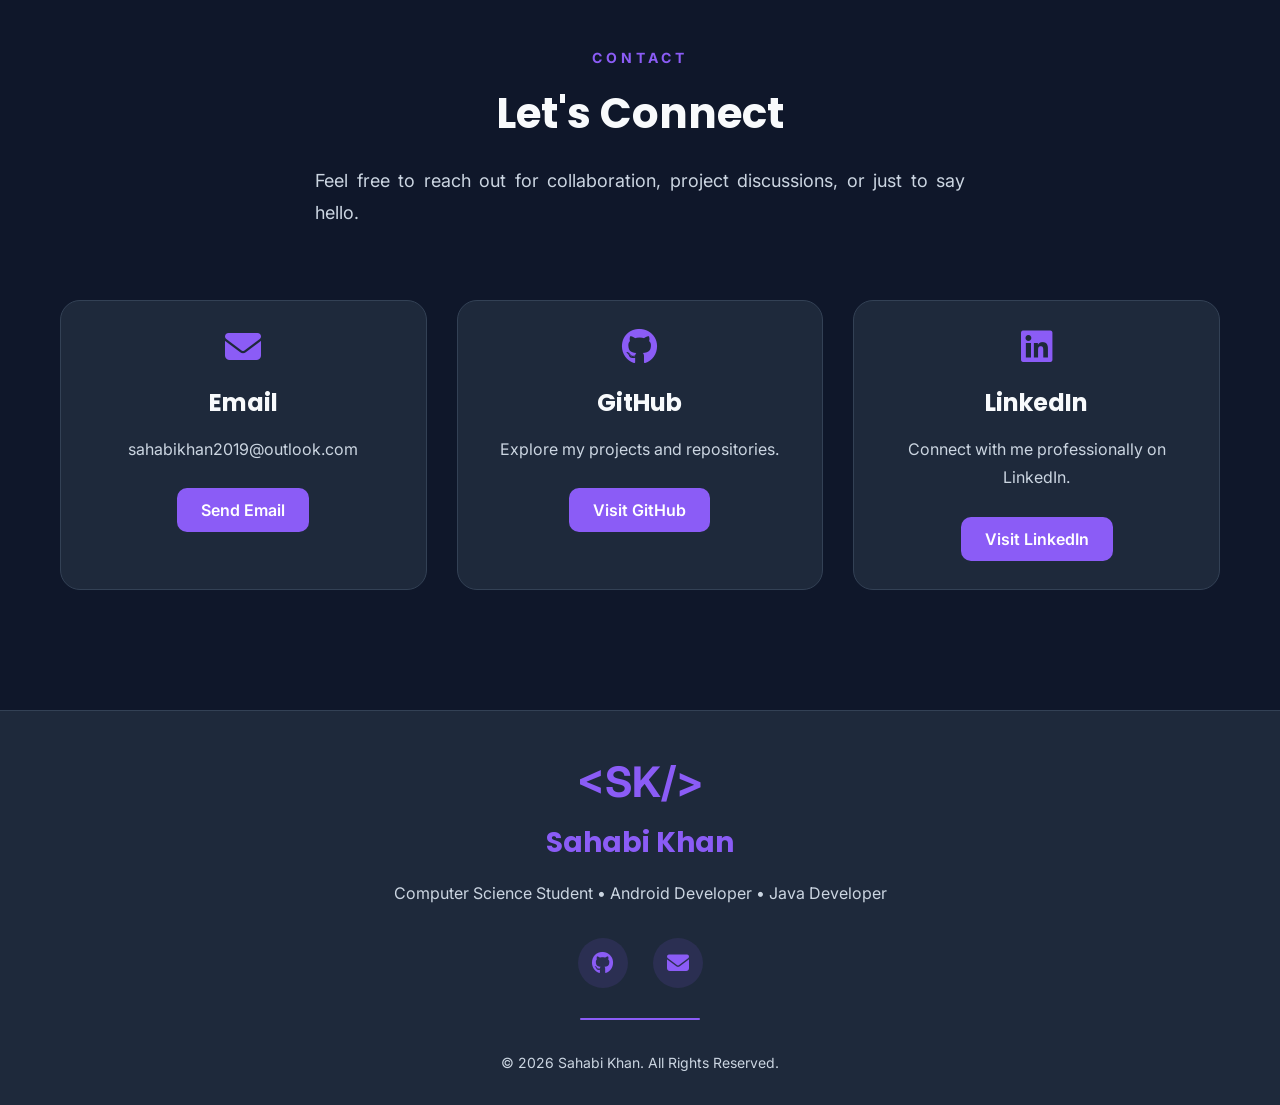
==== commit 1514913a: "Update resume link to download CV" ====
--- a/index.html
+++ b/index.html
@@ -134,12 +134,11 @@
 
             <div class="buttons">
 
-                <a href="#" class="btn primary">
-
+                <a href="Sahabi_Khan_CV.pdf"
+                   class="btn primary"
+                   download="Sahabi_Khan_CV.pdf">
                     <i class="fa-solid fa-file-arrow-down"></i>
-
-                    Resume
-
+                    Download CV
                 </a>
 
                 <a href="https://github.com/Sahabi80"
--- a/style.css
+++ b/style.css
@@ -269,7 +269,7 @@
 
     margin-top:25px;
 
-    max-width:520px;
+    max-width:620px;
 
     color:var(--secondary);
 
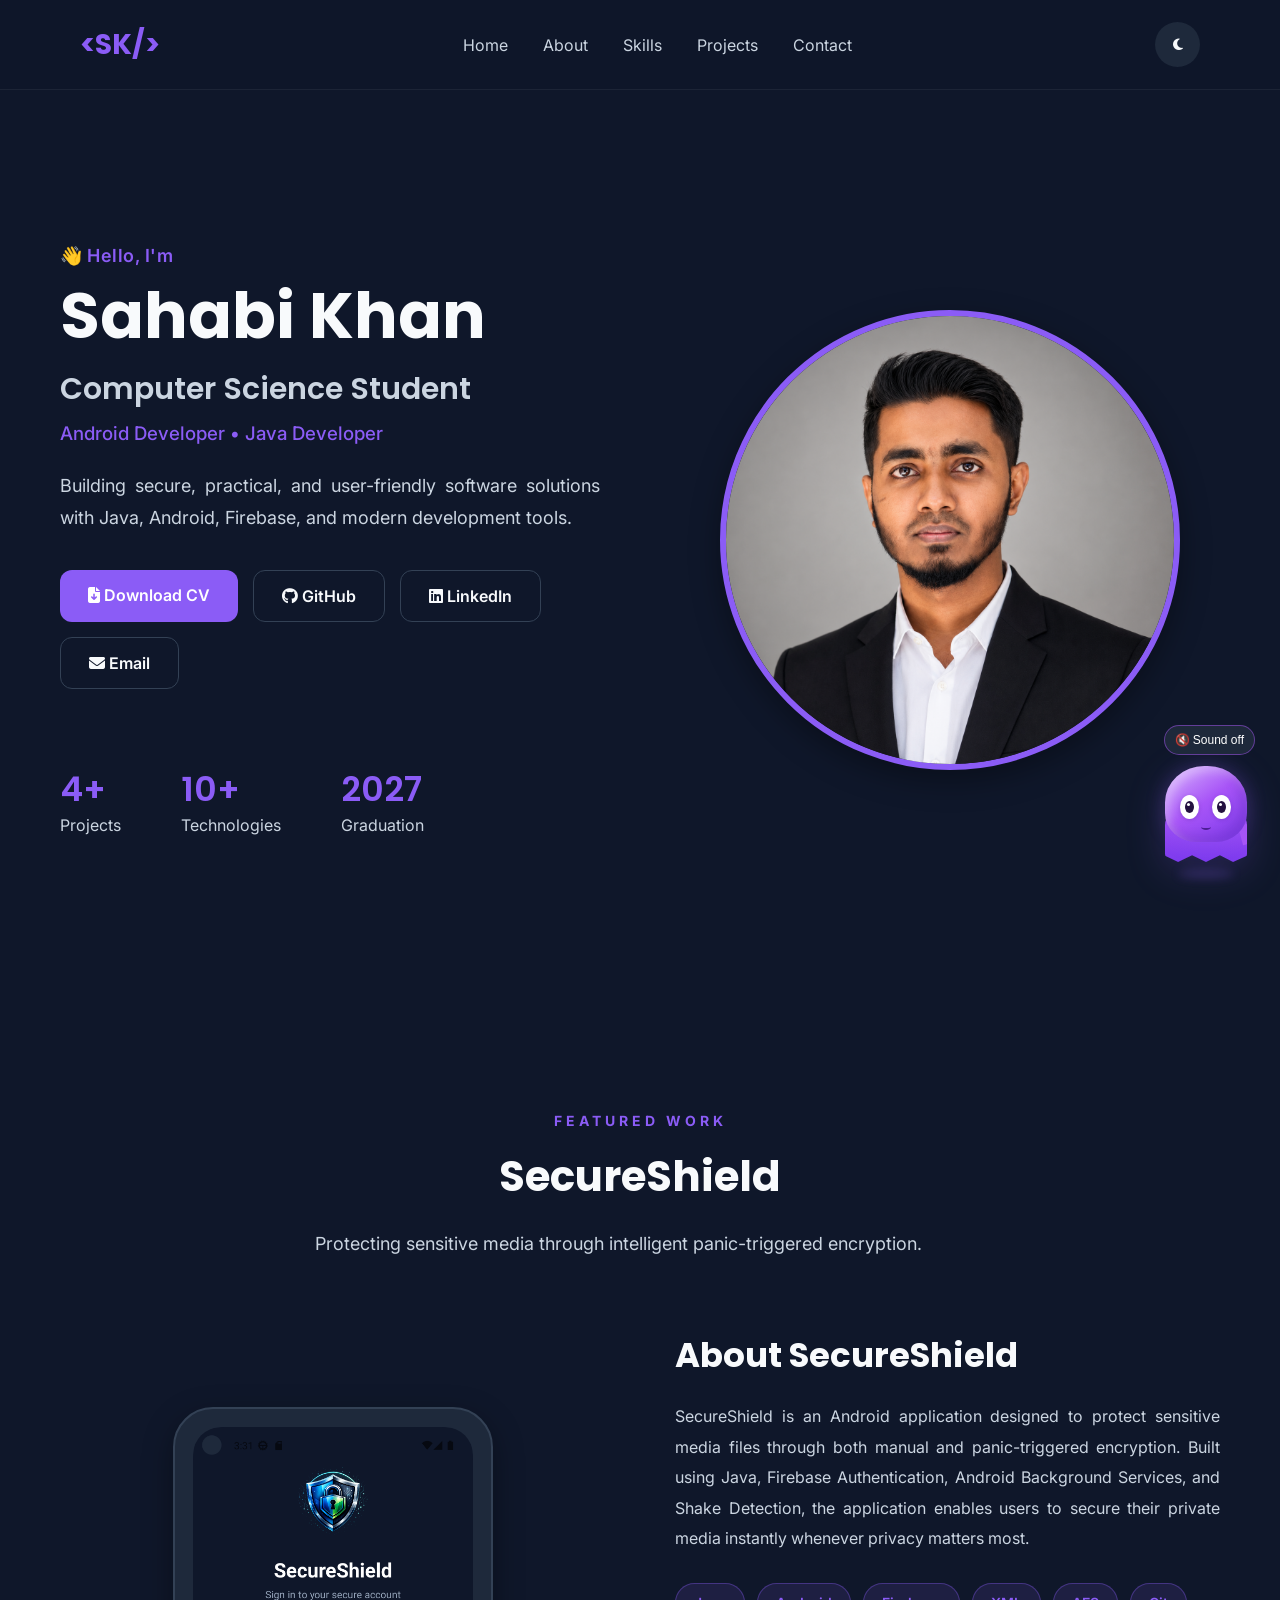
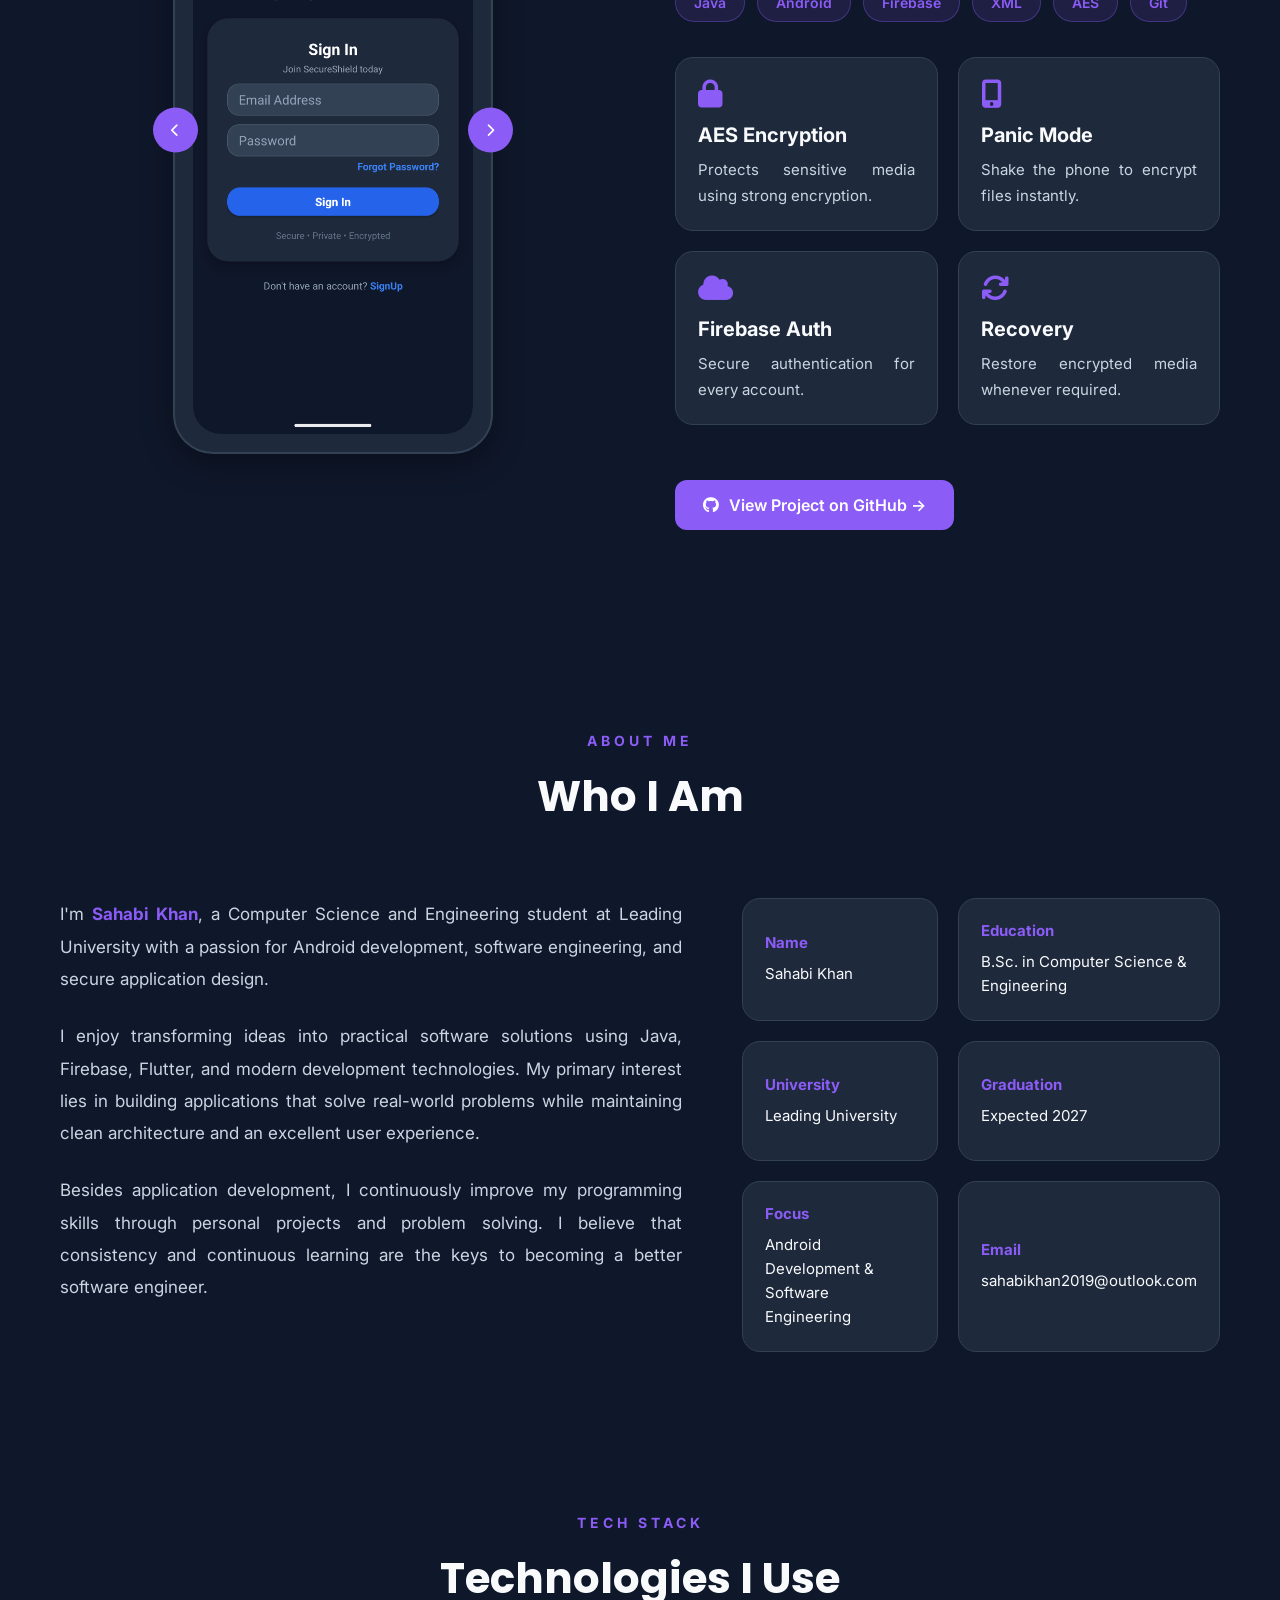
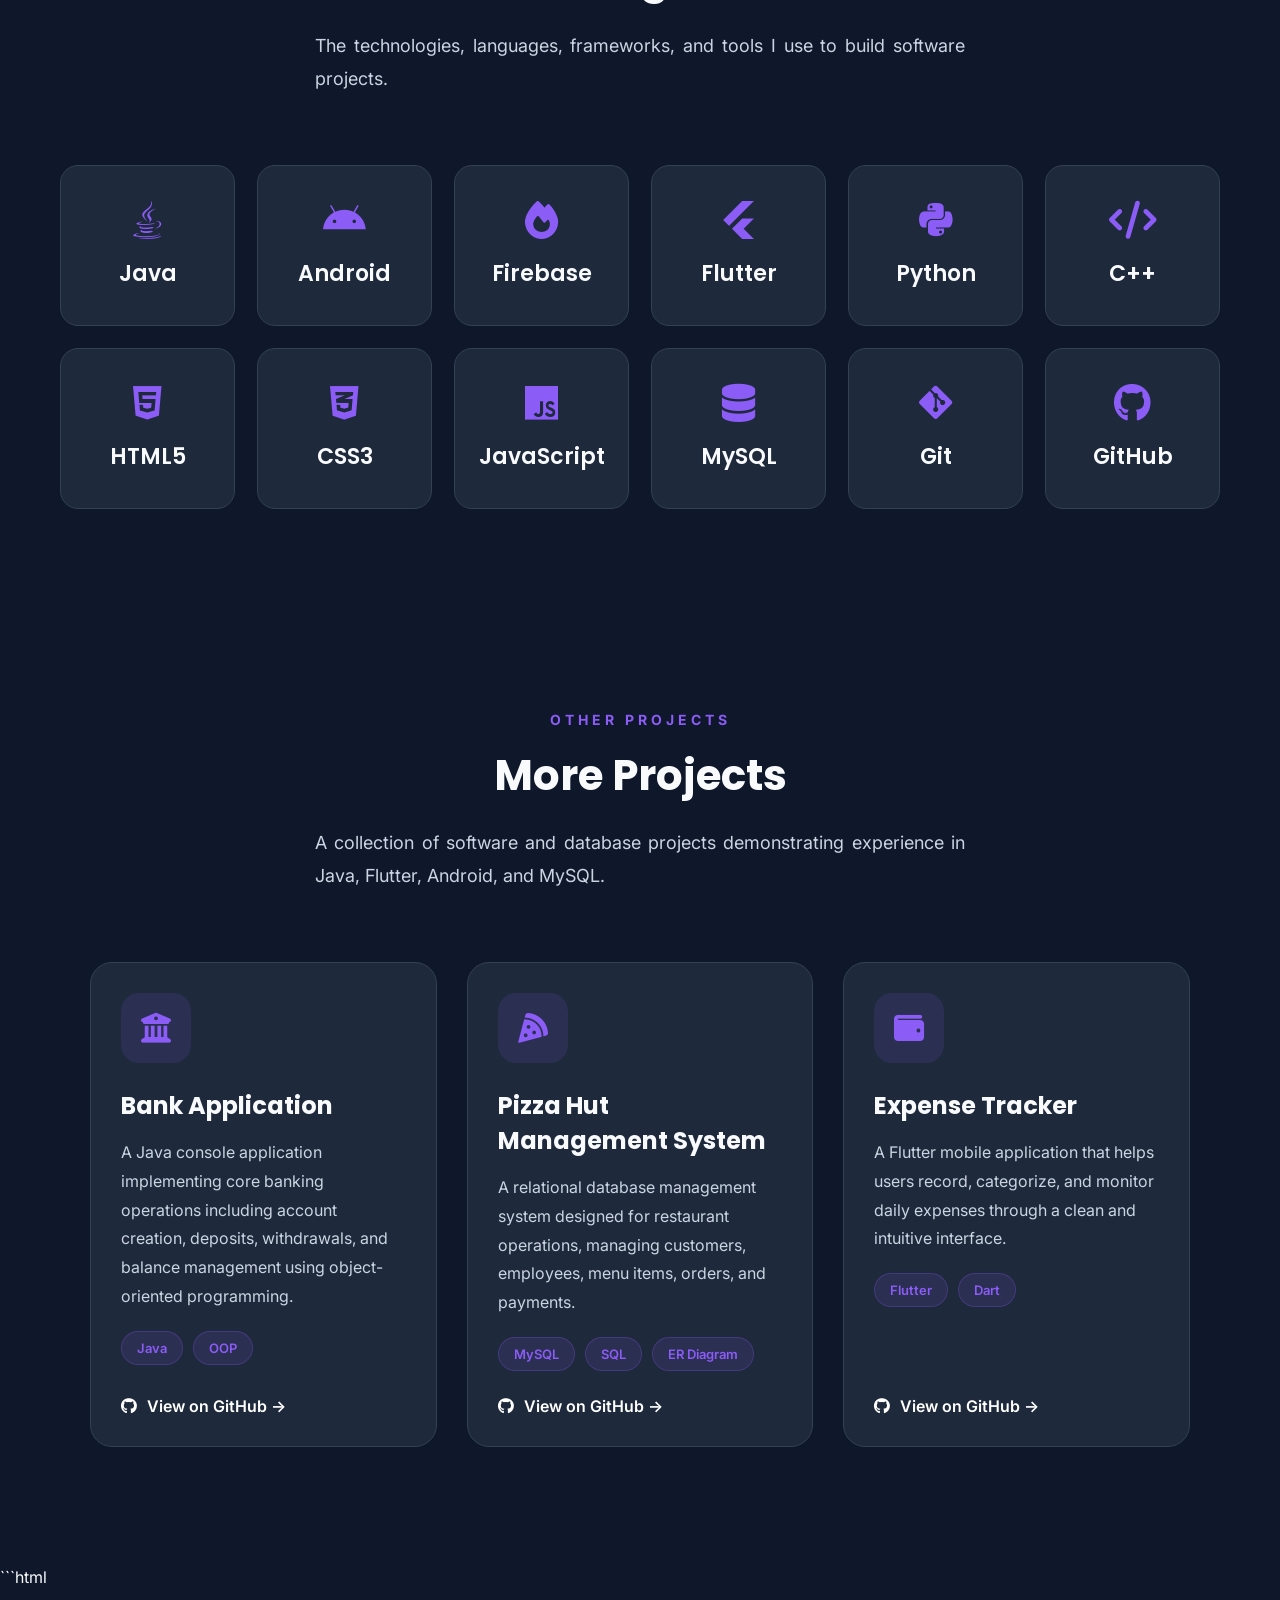
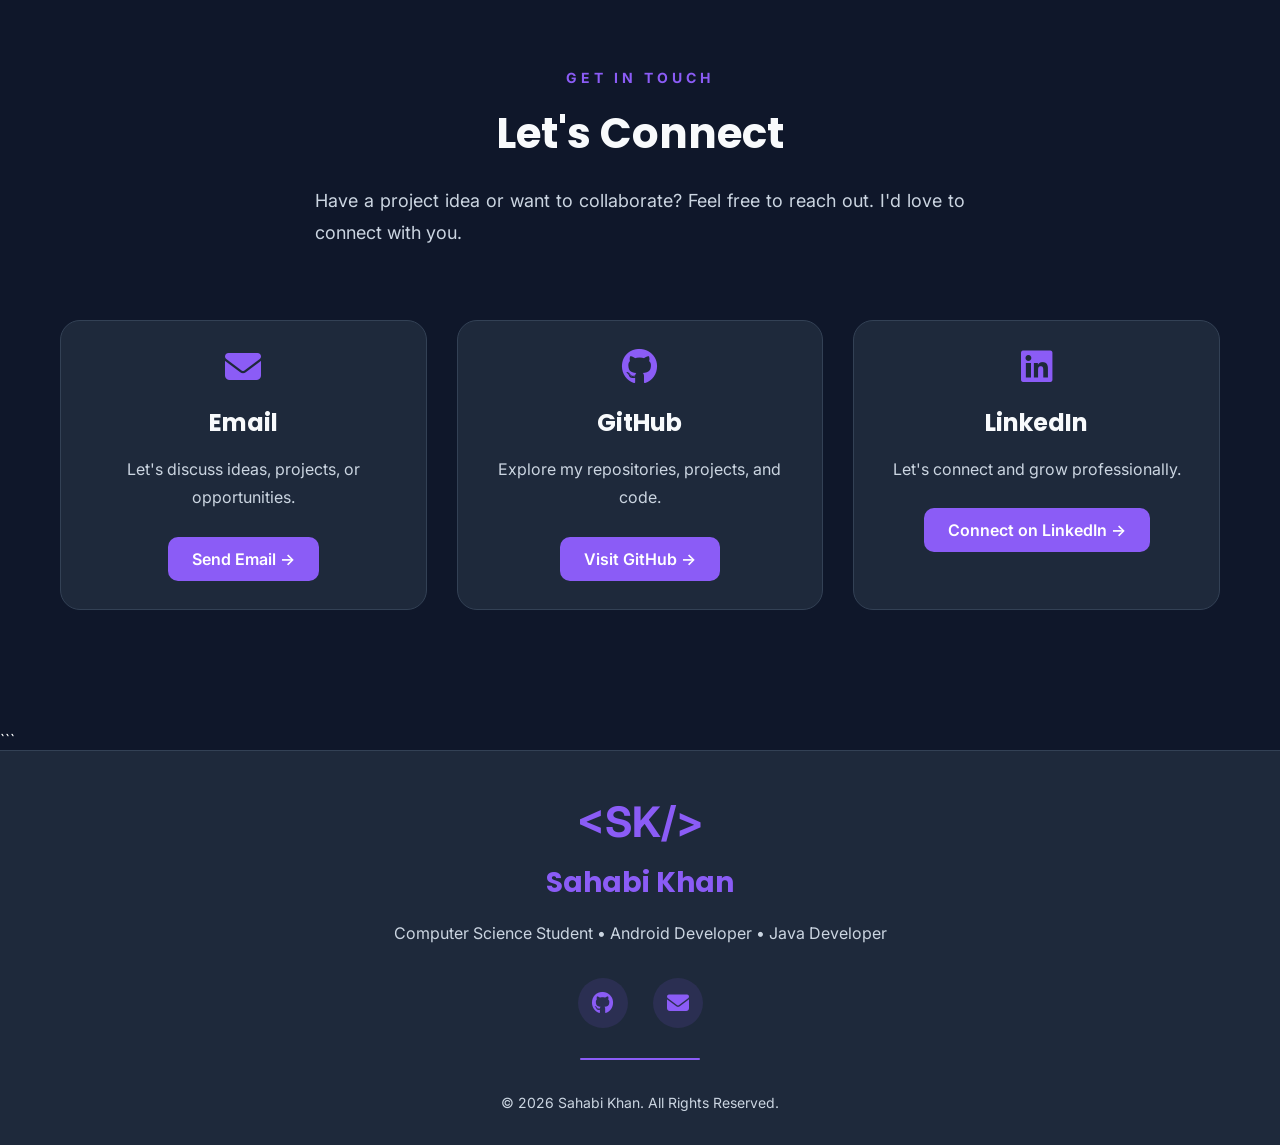
==== commit 12e54ab4: "Revise contact section content and links Updated contact section with new text and links." ====
--- a/index.html
+++ b/index.html
@@ -734,63 +734,77 @@
     </div>
 
 </section>
+```html
 <!-- ================= CONTACT ================= -->
 
 <section id="contact" class="contact">
 
     <div class="section-title">
 
-        <span>CONTACT</span>
+        <span>GET IN TOUCH</span>
 
         <h2>Let's Connect</h2>
 
         <p>
-            Feel free to reach out for collaboration,
-            project discussions, or just to say hello.
+            Have a project idea or want to collaborate?
+            Feel free to reach out. I'd love to connect with you.
         </p>
 
     </div>
 
     <div class="contact-container">
 
+        <!-- Email -->
         <div class="contact-card">
 
             <i class="fa-solid fa-envelope"></i>
 
             <h3>Email</h3>
 
-            <p>sahabikhan2019@outlook.com</p>
+            <p>
+                Let's discuss ideas, projects, or opportunities.
+            </p>
 
             <a href="mailto:sahabikhan2019@outlook.com">
-                Send Email
+                Send Email →
             </a>
 
         </div>
 
+        <!-- GitHub -->
         <div class="contact-card">
 
             <i class="fa-brands fa-github"></i>
 
             <h3>GitHub</h3>
 
-            <p>Explore my projects and repositories.</p>
-
-            <a href="https://github.com/Sahabi80" target="_blank">
-                Visit GitHub
+            <p>
+                Explore my repositories, projects, and code.
+            </p>
+
+            <a href="https://github.com/Sahabi80"
+               target="_blank"
+               rel="noopener noreferrer">
+                Visit GitHub →
             </a>
 
         </div>
 
+        <!-- LinkedIn -->
         <div class="contact-card">
 
             <i class="fa-brands fa-linkedin"></i>
 
             <h3>LinkedIn</h3>
 
-            <p>Connect with me professionally on LinkedIn.</p>
-
-            <a href="https://www.linkedin.com/in/sahabi-khan-3a2555424/" target="_blank" class="btn">
-                Visit LinkedIn
+            <p>
+                Let's connect and grow professionally.
+            </p>
+
+            <a href="https://www.linkedin.com/in/sahabi-khan-3a2555424/"
+               target="_blank"
+               rel="noopener noreferrer">
+                Connect on LinkedIn →
             </a>
 
         </div>
@@ -798,7 +812,7 @@
     </div>
 
 </section>
-
+```
 <!-- ================= FOOTER ================= -->
 
 <footer class="footer">
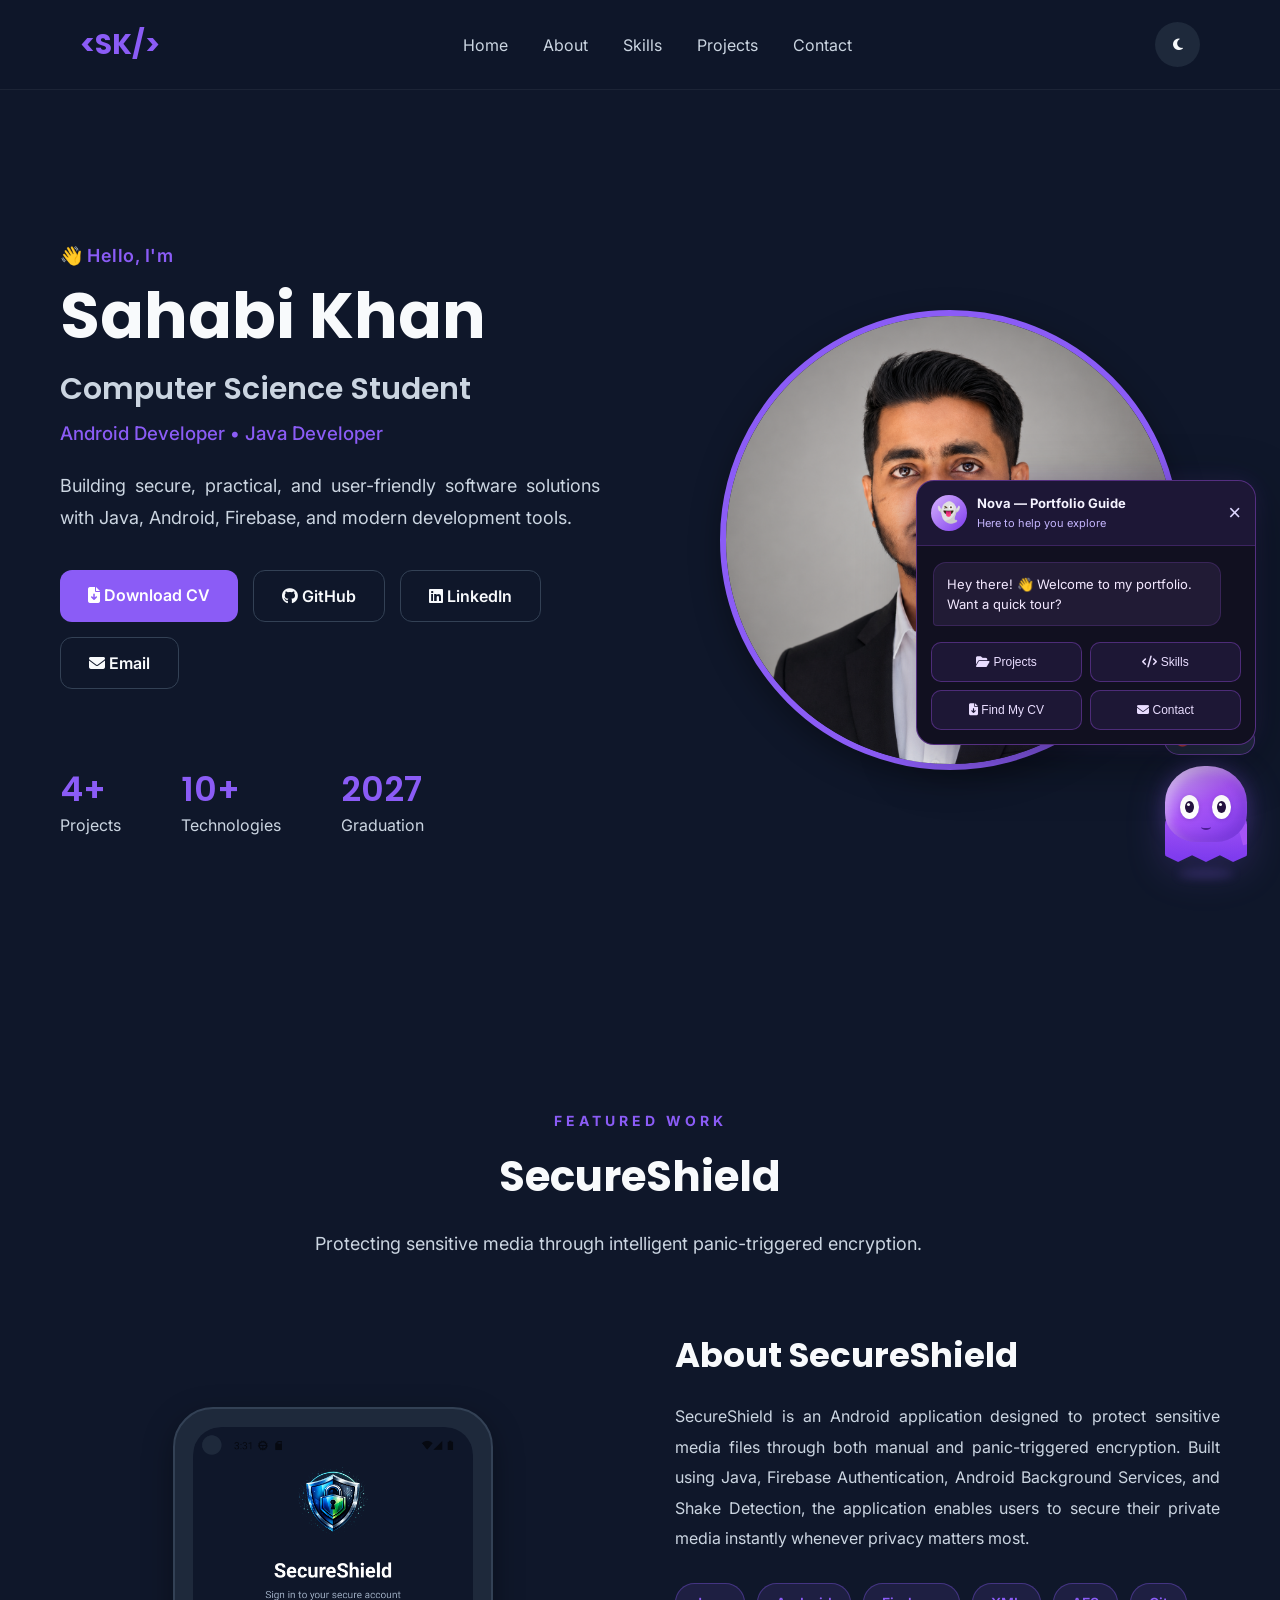
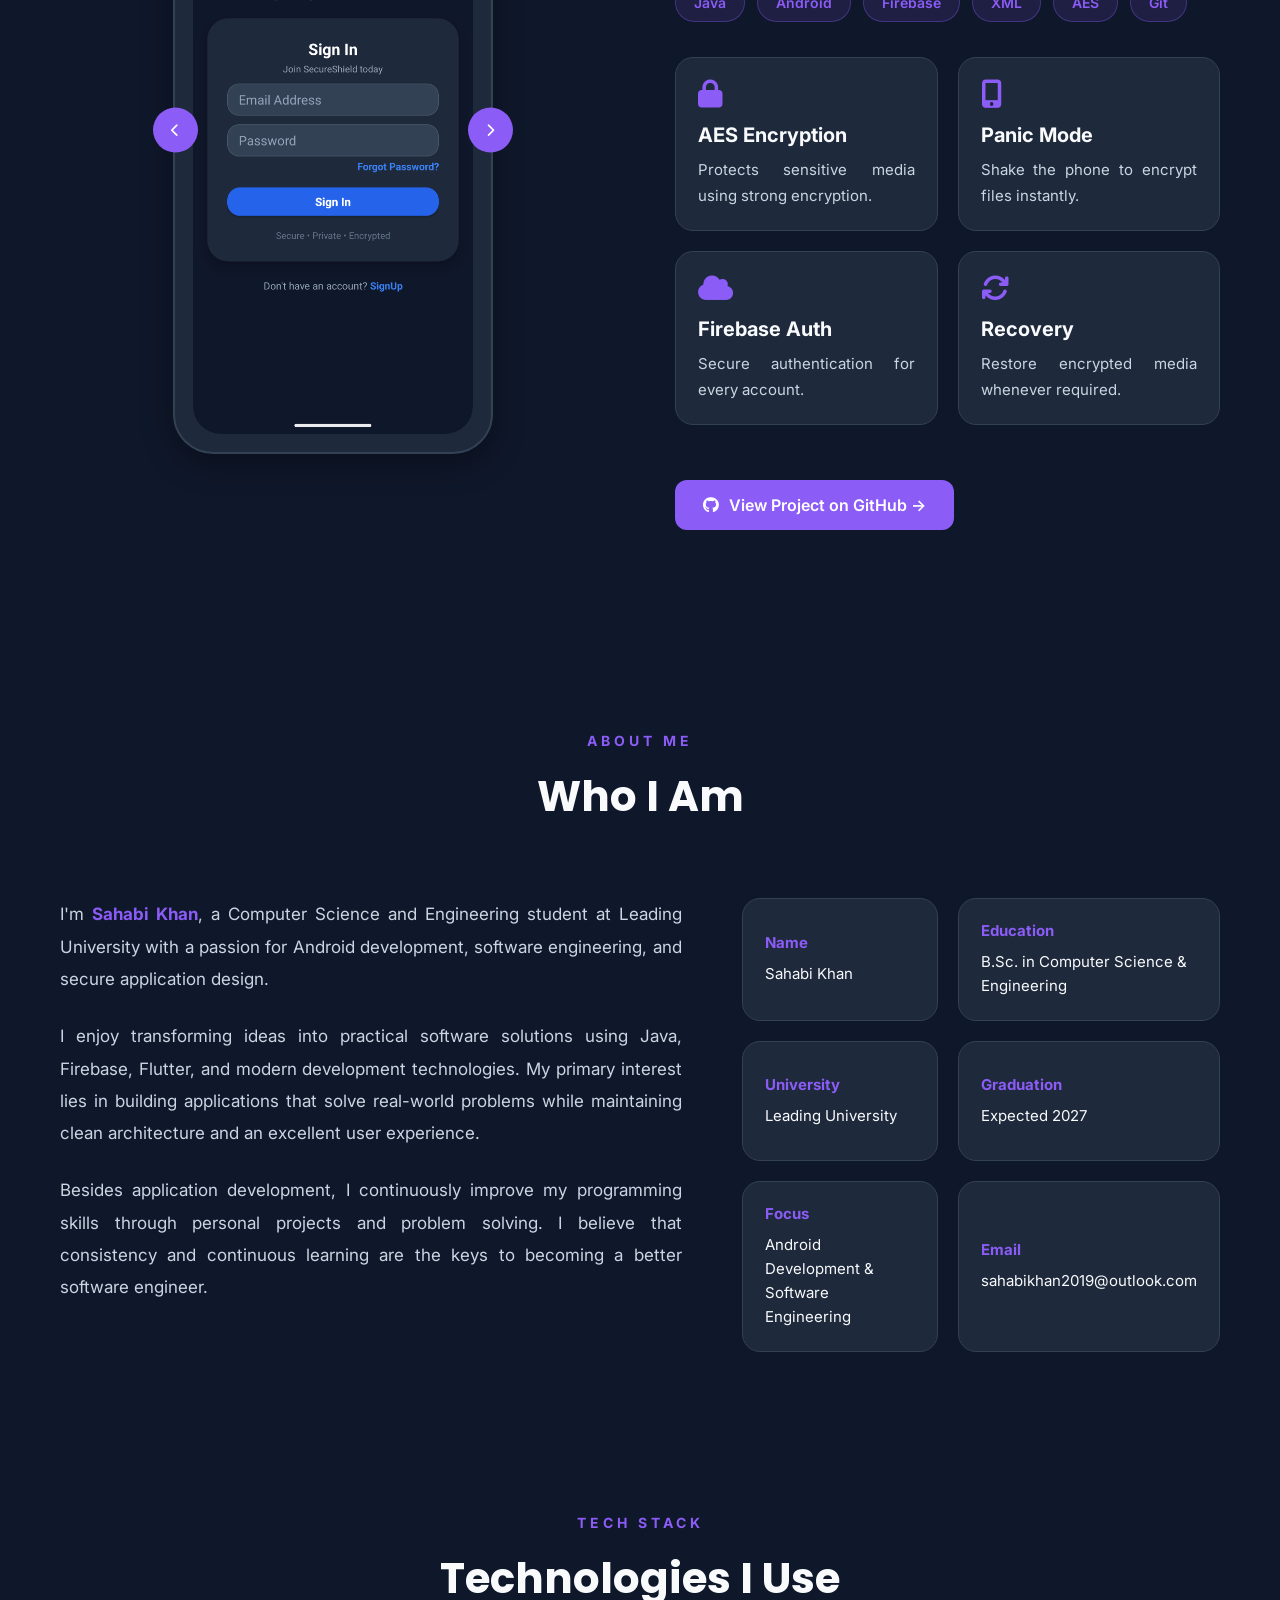
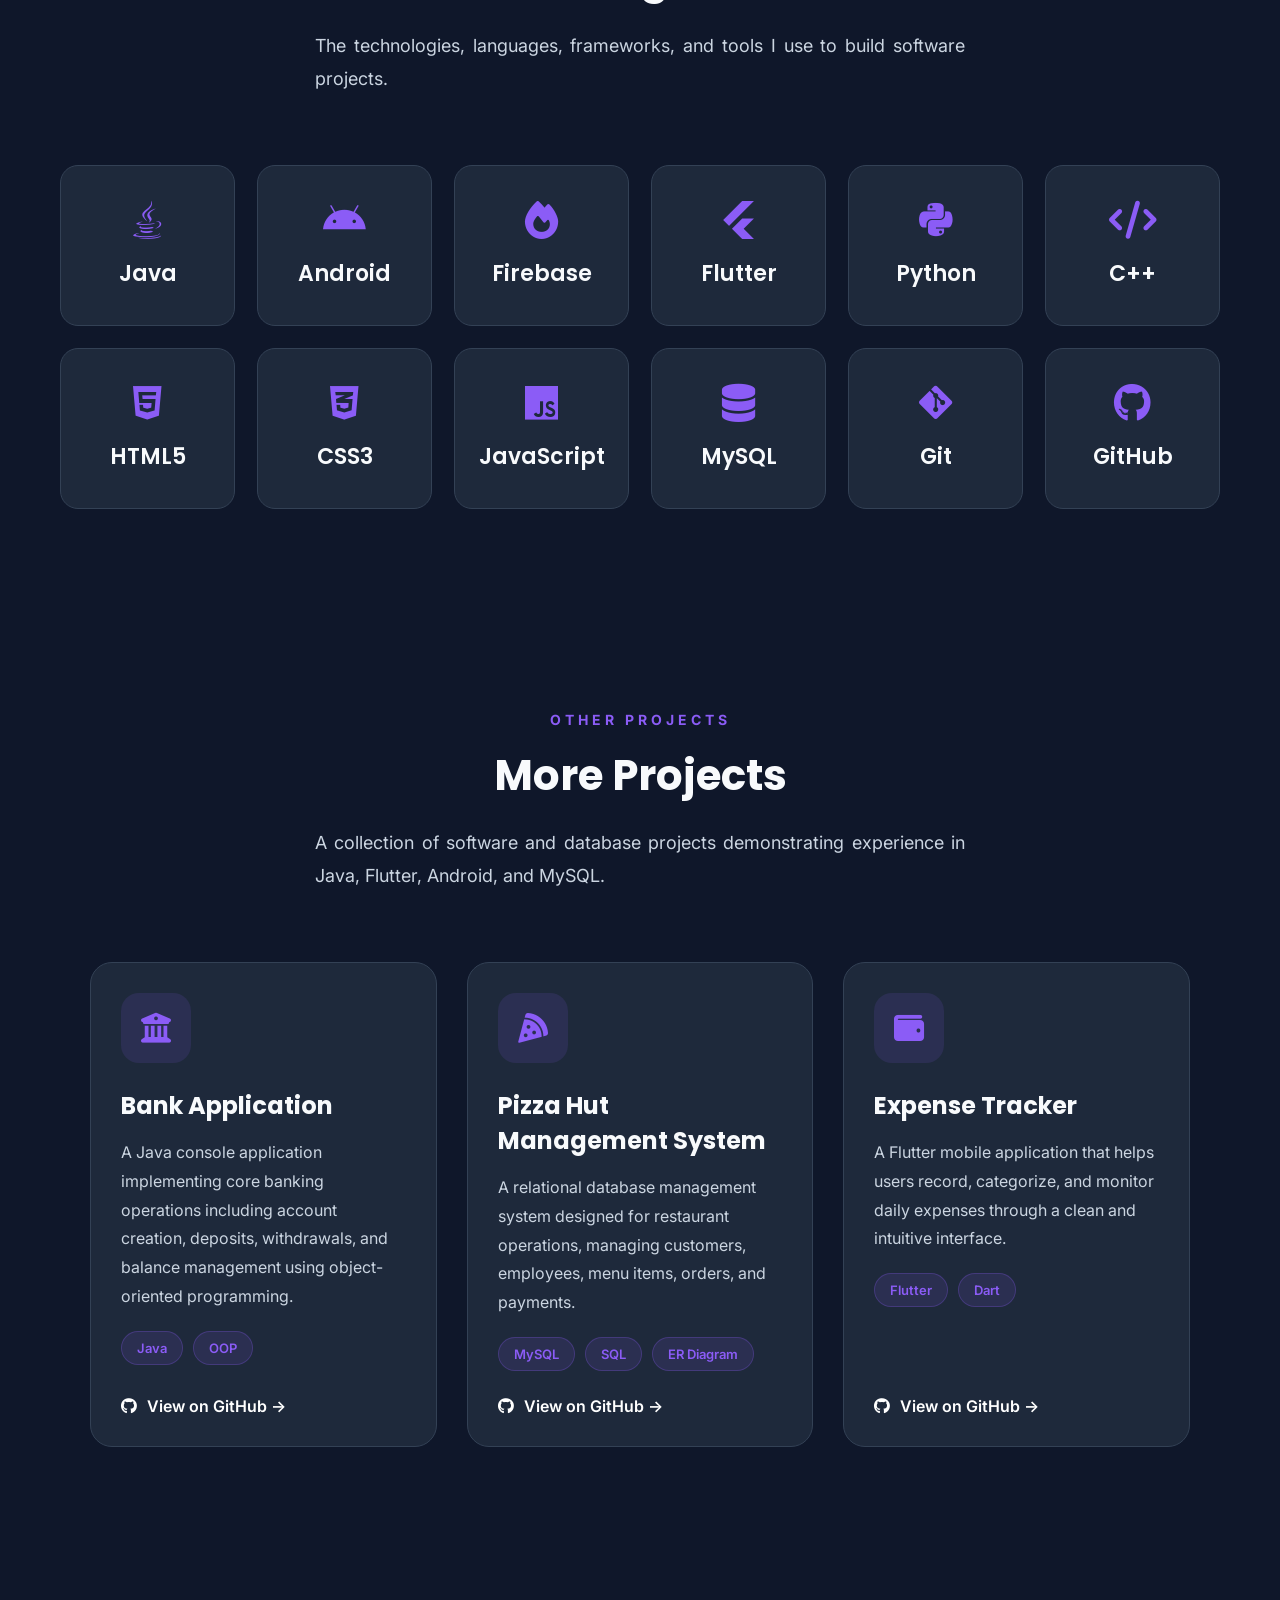
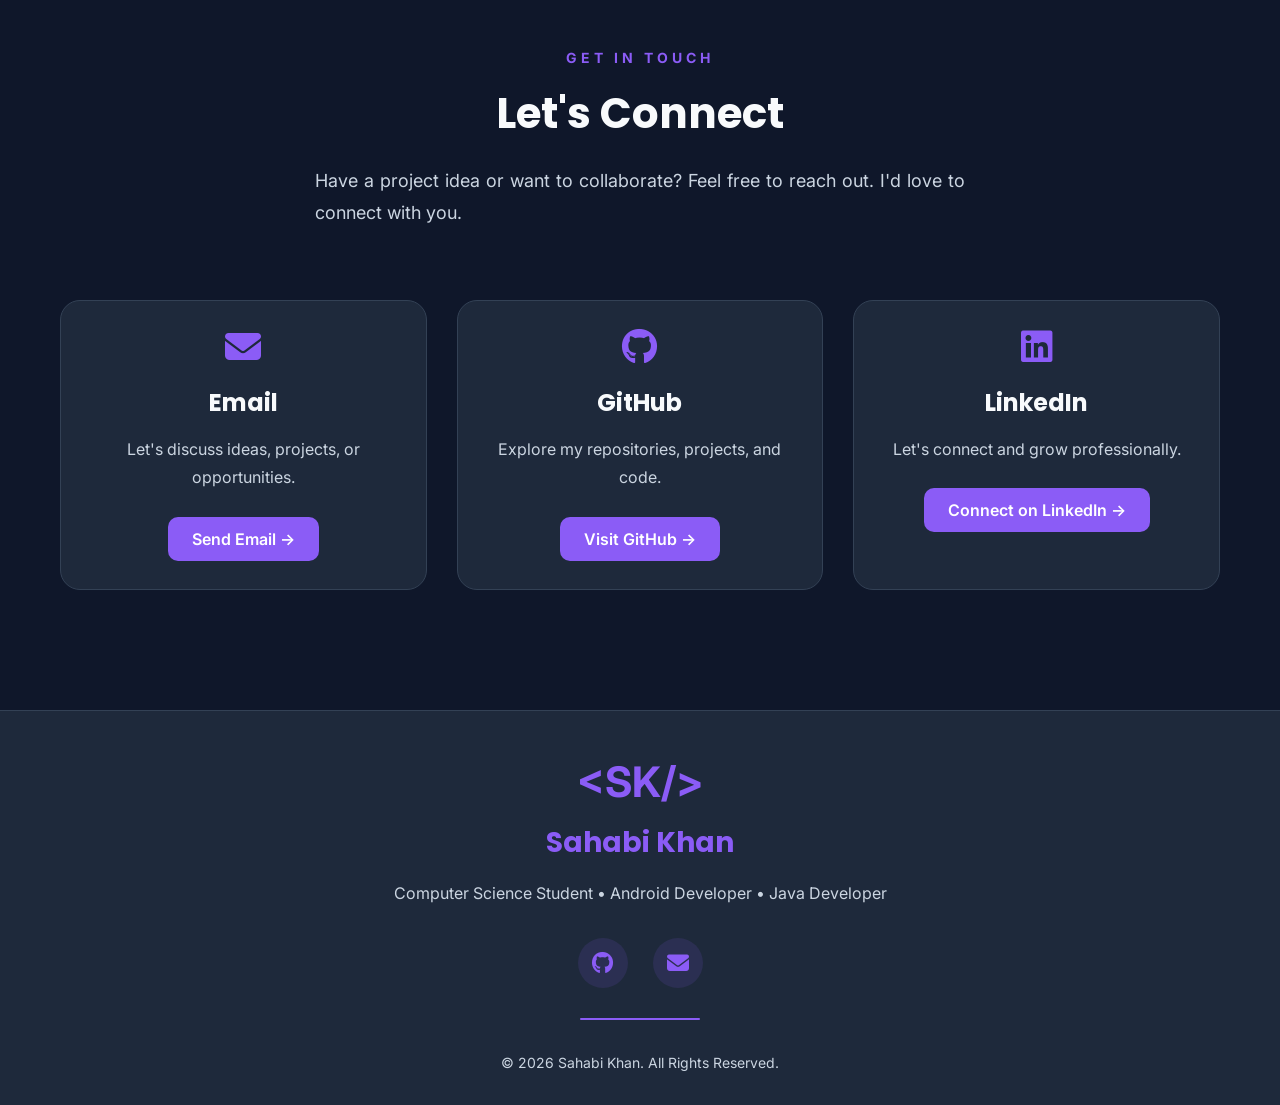
==== commit 8a837103: "Remove unnecessary code block markers from index.html" ====
--- a/index.html
+++ b/index.html
@@ -734,7 +734,7 @@
     </div>
 
 </section>
-```html
+    
 <!-- ================= CONTACT ================= -->
 
 <section id="contact" class="contact">
@@ -812,7 +812,7 @@
     </div>
 
 </section>
-```
+    
 <!-- ================= FOOTER ================= -->
 
 <footer class="footer">
--- a/style.css
+++ b/style.css
@@ -1687,3 +1687,308 @@
     }
 
 }
+
+/* =========================================
+   Developer Terminal + Ghost Assistant
+   ========================================= */
+
+.dev-terminal-section {
+    padding: 90px 8%;
+}
+
+.dev-terminal {
+    width: 100%;
+    max-width: 850px;
+    margin: 35px auto 0;
+    overflow: hidden;
+    border: 1px solid rgba(168, 85, 247, .45);
+    border-radius: 16px;
+    background: #0b0b16;
+    color: #e9ddff;
+    font-family: Consolas, "Courier New", monospace;
+    box-shadow:
+        0 0 24px rgba(139, 92, 246, .12),
+        inset 0 0 25px rgba(139, 92, 246, .035);
+}
+
+.dev-terminal-header {
+    display: flex;
+    align-items: center;
+    gap: 14px;
+    min-height: 48px;
+    padding: 0 16px;
+    border-bottom: 1px solid rgba(168, 85, 247, .2);
+    background: rgba(139, 92, 246, .09);
+}
+
+.terminal-dots {
+    display: flex;
+    gap: 6px;
+}
+
+.terminal-dots span {
+    width: 9px;
+    height: 9px;
+    border-radius: 50%;
+    background: #a855f7;
+}
+
+.terminal-dots span:first-child { background: #fb7185; }
+.terminal-dots span:nth-child(2) { background: #fbbf24; }
+.terminal-dots span:nth-child(3) { background: #4ade80; }
+
+.terminal-title {
+    flex: 1;
+    color: #c4b5fd;
+    font-size: 12px;
+}
+
+.terminal-status {
+    color: #86efac;
+    font-size: 10px;
+    letter-spacing: 1px;
+}
+
+.terminal-output {
+    min-height: 190px;
+    max-height: 320px;
+    overflow-y: auto;
+    padding: 18px;
+    font-size: 13px;
+    line-height: 1.7;
+    overflow-wrap: anywhere;
+}
+
+.terminal-output p {
+    margin: 0 0 8px;
+}
+
+.terminal-muted {
+    color: #a78bfa;
+}
+
+.terminal-command-line {
+    color: #c4b5fd;
+}
+
+.terminal-result {
+    color: #ddd6fe;
+}
+
+.terminal-error {
+    color: #fda4af;
+}
+
+.terminal-input-row {
+    display: flex;
+    align-items: center;
+    gap: 10px;
+    padding: 13px 16px;
+    border-top: 1px solid rgba(168, 85, 247, .18);
+}
+
+.terminal-input-row label {
+    color: #c084fc;
+    font-size: 12px;
+    white-space: nowrap;
+}
+
+.terminal-input-row input {
+    flex: 1;
+    width: 0;
+    min-width: 0;
+    border: none;
+    outline: none;
+    background: transparent;
+    color: #fff;
+    font: inherit;
+    font-size: 13px;
+}
+
+.terminal-input-row input::placeholder {
+    color: #81758f;
+}
+
+.terminal-input-row button {
+    border: 0;
+    border-radius: 7px;
+    padding: 8px 11px;
+    background: #7c3aed;
+    color: #fff;
+    cursor: pointer;
+}
+
+.terminal-hint {
+    margin: 0;
+    padding: 0 16px 16px;
+    color: #9484ae;
+    font: 11px/1.5 Consolas, monospace;
+}
+
+/* Ghost chat panel */
+
+.ghost-chat-panel {
+    position: fixed;
+    right: 24px;
+    bottom: 155px;
+    z-index: 1001;
+    display: flex;
+    flex-direction: column;
+    width: min(340px, calc(100vw - 28px));
+    max-height: min(480px, calc(100dvh - 185px));
+    overflow: hidden;
+    border: 1px solid rgba(168, 85, 247, .45);
+    border-radius: 18px;
+    background: #111020;
+    color: #f5f3ff;
+    box-shadow: 0 15px 55px rgba(0, 0, 0, .4),
+                0 0 25px rgba(139, 92, 246, .14);
+    opacity: 0;
+    visibility: hidden;
+    pointer-events: none;
+    transform: translateY(12px) scale(.98);
+    transition: opacity .2s, transform .2s, visibility .2s;
+}
+
+.ghost-chat-panel.is-open {
+    opacity: 1;
+    visibility: visible;
+    pointer-events: auto;
+    transform: translateY(0) scale(1);
+}
+
+.ghost-chat-header {
+    display: flex;
+    align-items: center;
+    gap: 10px;
+    padding: 14px;
+    border-bottom: 1px solid rgba(168, 85, 247, .22);
+    background: rgba(139, 92, 246, .1);
+}
+
+.ghost-chat-avatar {
+    display: grid;
+    place-items: center;
+    width: 36px;
+    height: 36px;
+    flex: 0 0 36px;
+    border-radius: 50%;
+    background: linear-gradient(135deg, #d8b4fe, #7c3aed);
+    color: #fff;
+    font-size: 19px;
+}
+
+.ghost-chat-identity {
+    flex: 1;
+    min-width: 0;
+}
+
+.ghost-chat-identity strong {
+    display: block;
+    font-size: 13px;
+}
+
+.ghost-chat-identity span {
+    color: #c4b5fd;
+    font-size: 11px;
+}
+
+.ghost-chat-close {
+    border: 0;
+    background: transparent;
+    color: #ddd6fe;
+    font-size: 22px;
+    cursor: pointer;
+}
+
+.ghost-chat-messages {
+    display: flex;
+    flex-direction: column;
+    gap: 12px;
+    overflow-y: auto;
+    padding: 16px;
+}
+
+.ghost-chat-message {
+    align-self: flex-start;
+    max-width: 94%;
+    padding: 11px 13px;
+    border: 1px solid rgba(168, 85, 247, .18);
+    border-radius: 13px 13px 13px 4px;
+    background: #211b35;
+    color: #f3e8ff;
+    font-size: 13px;
+    line-height: 1.55;
+    overflow-wrap: anywhere;
+}
+
+.ghost-chat-actions {
+    display: grid;
+    grid-template-columns: 1fr 1fr;
+    gap: 8px;
+    padding: 0 14px 14px;
+}
+
+.ghost-chat-action {
+    min-height: 40px;
+    border: 1px solid rgba(168, 85, 247, .35);
+    border-radius: 10px;
+    padding: 9px 8px;
+    background: rgba(139, 92, 246, .1);
+    color: #e9ddff;
+    font-size: 12px;
+    cursor: pointer;
+    transition: background .2s, border-color .2s;
+}
+
+.ghost-chat-action:hover {
+    border-color: #a855f7;
+    background: rgba(139, 92, 246, .24);
+}
+
+.ghost-chat-action:focus-visible,
+.ghost-chat-close:focus-visible {
+    outline: 2px solid #c084fc;
+    outline-offset: 3px;
+}
+
+@media (max-width: 576px) {
+    .dev-terminal-section {
+        padding: 65px 5%;
+    }
+
+    .dev-terminal-header {
+        gap: 9px;
+        padding: 0 11px;
+    }
+
+    .terminal-title {
+        font-size: 10px;
+    }
+
+    .terminal-output {
+        padding: 14px;
+        font-size: 12px;
+    }
+
+    .terminal-input-row {
+        gap: 7px;
+        padding: 12px 10px;
+    }
+
+    .terminal-input-row label,
+    .terminal-input-row input {
+        font-size: 11px;
+    }
+
+    .terminal-hint {
+        padding: 0 10px 13px;
+        font-size: 10px;
+    }
+
+    .ghost-chat-panel {
+        right: 12px;
+        bottom: 112px;
+        max-height: calc(100dvh - 140px);
+    }
+}
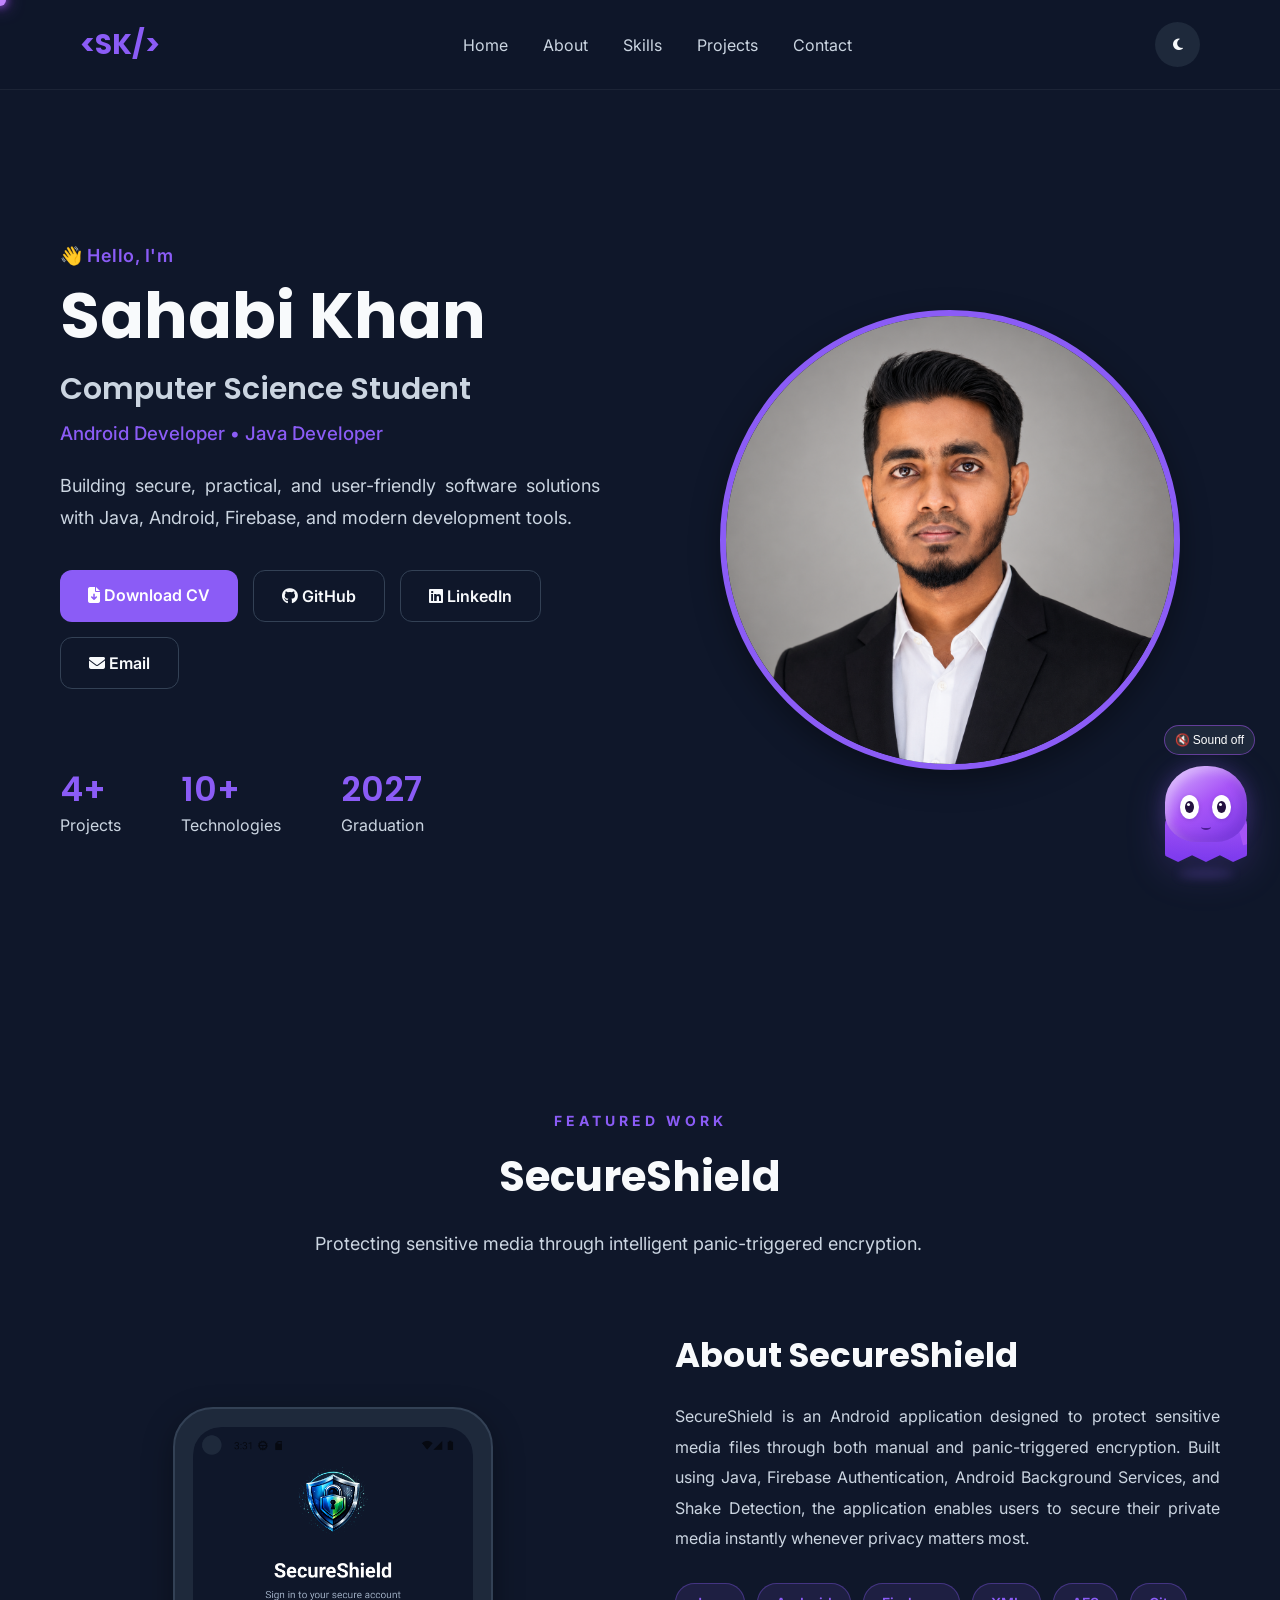
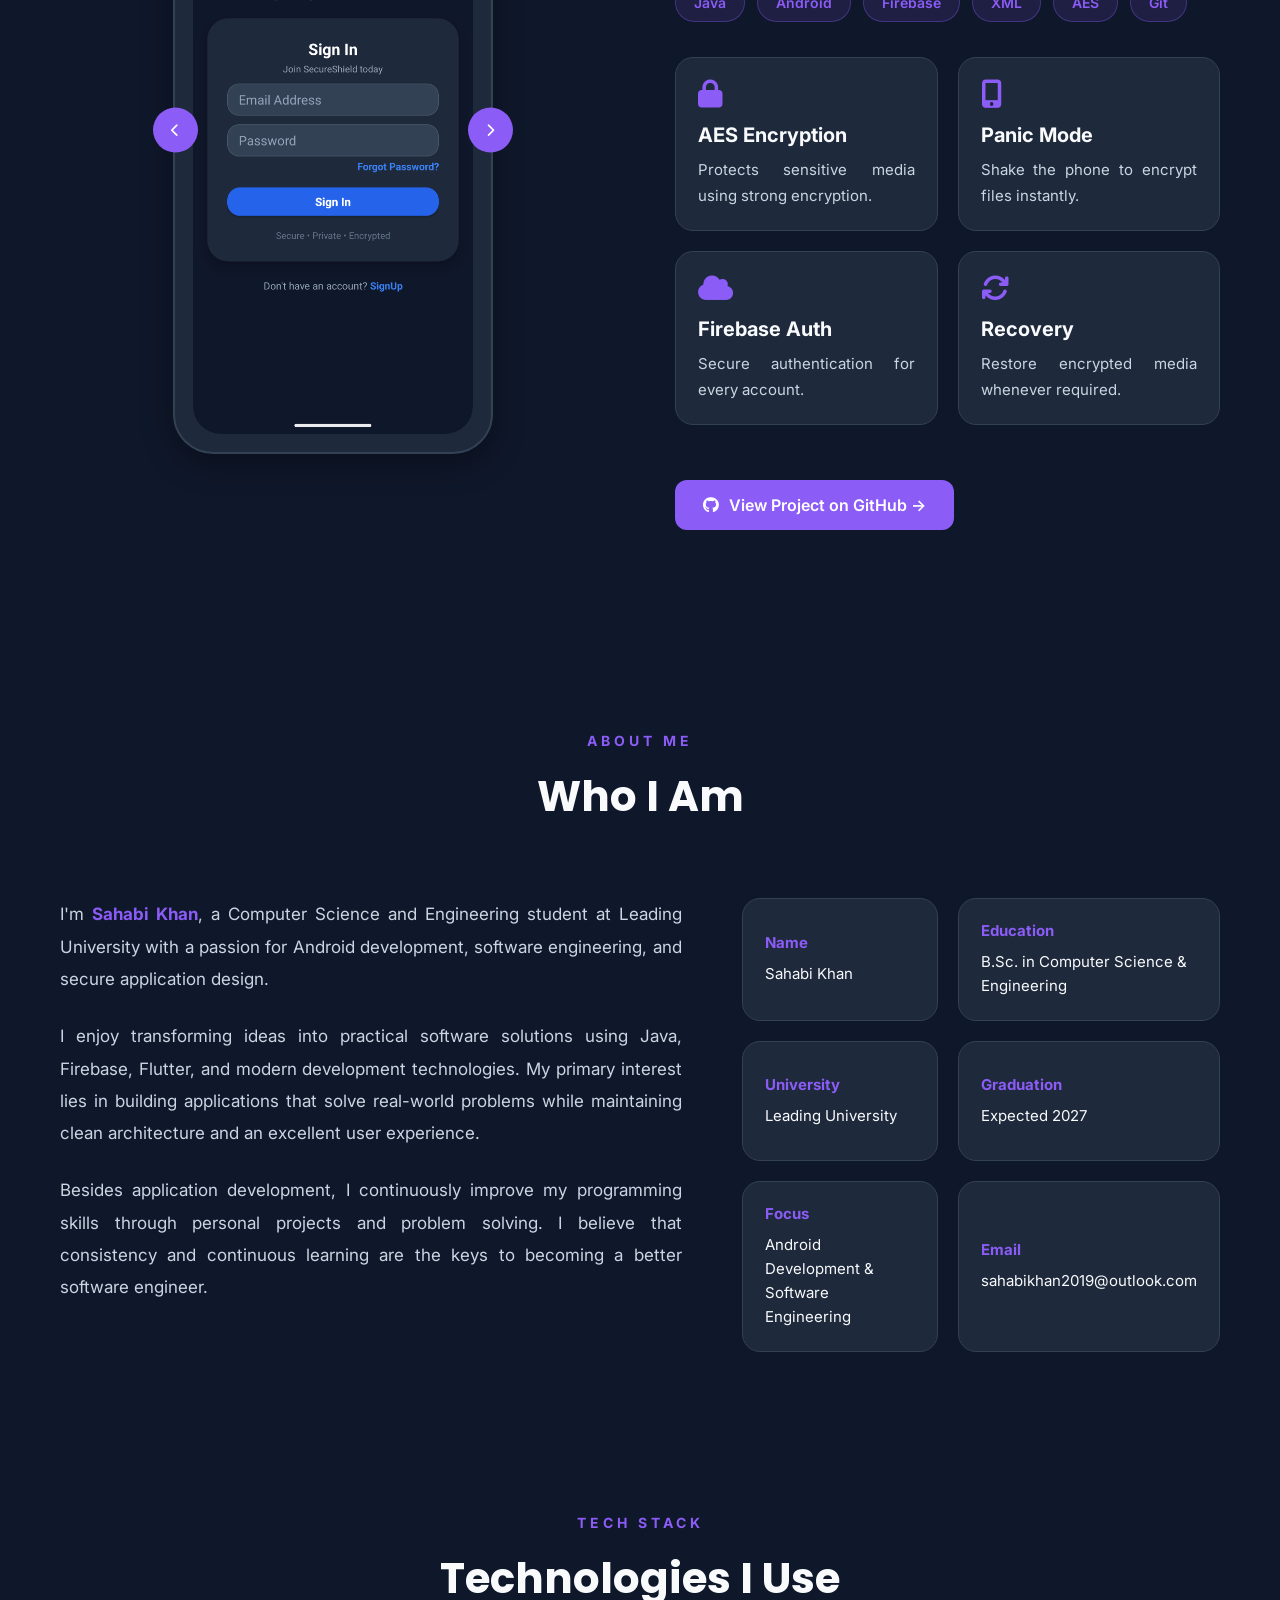
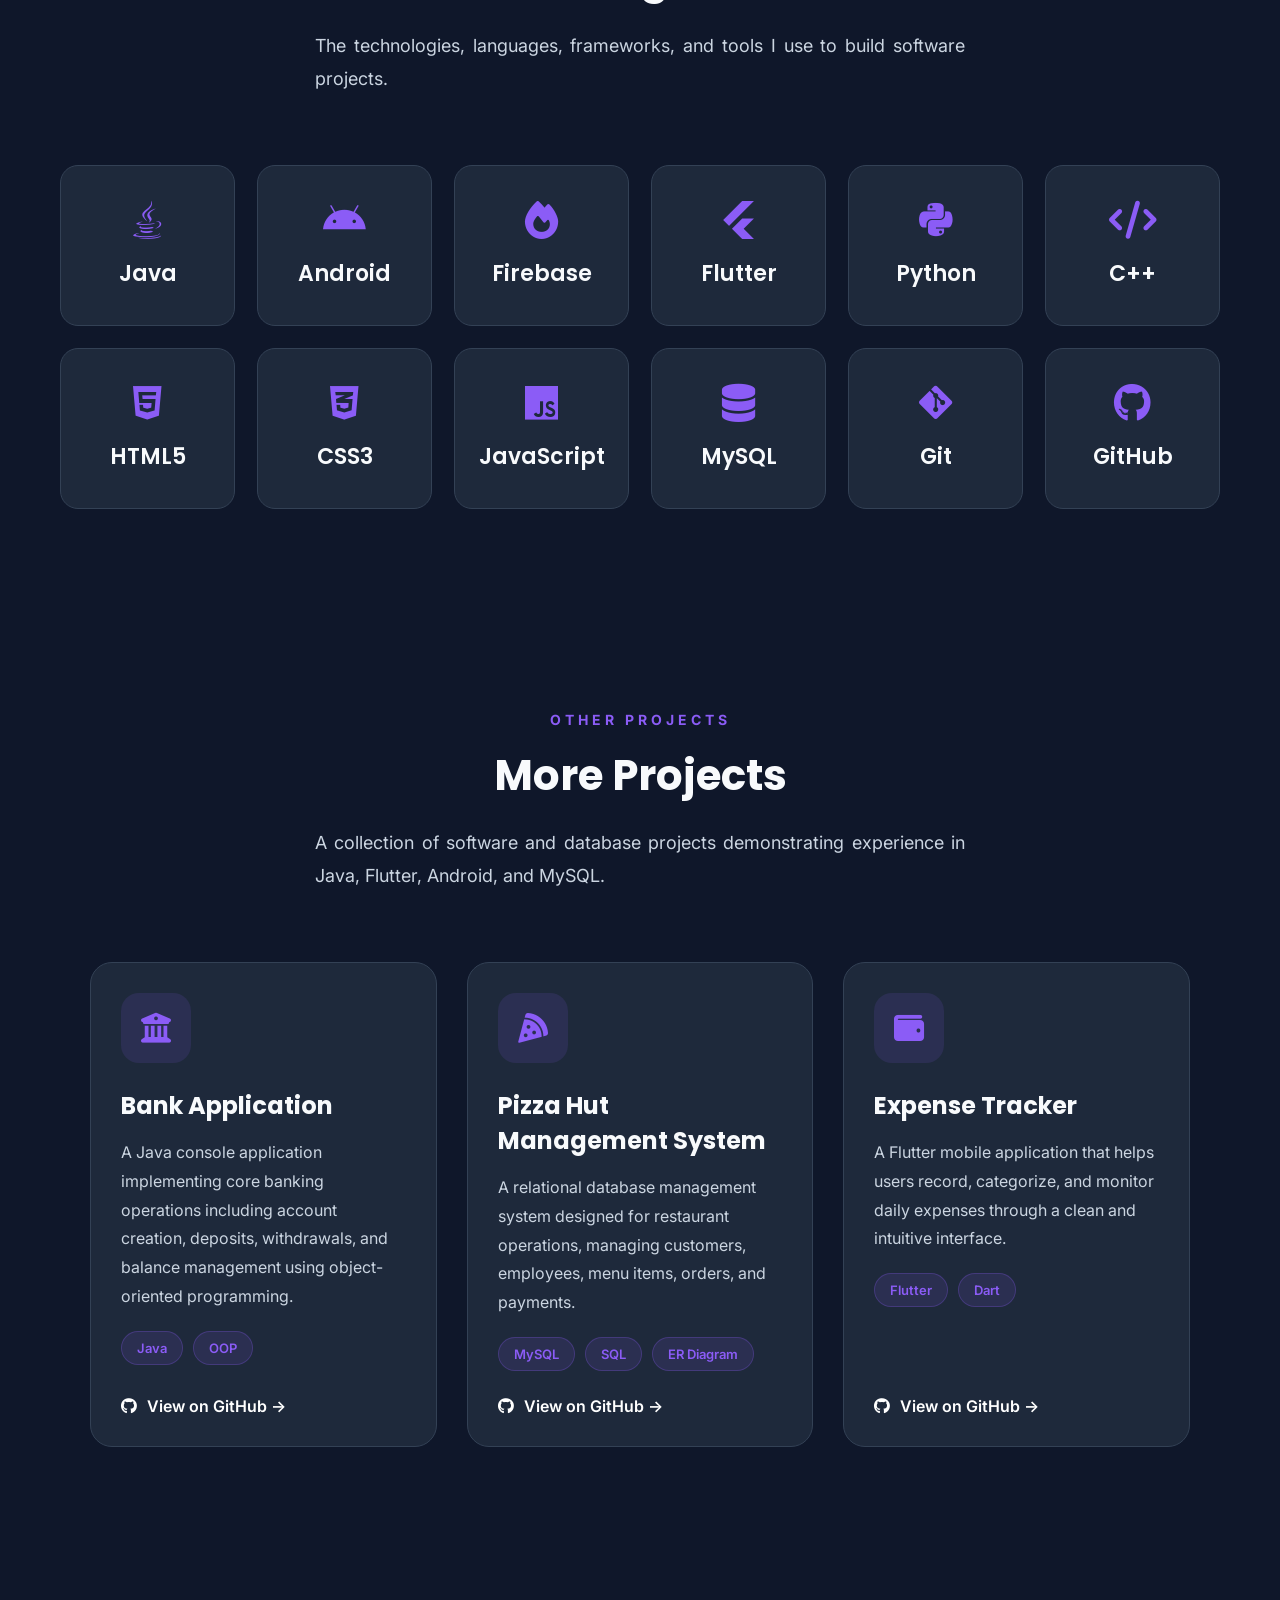
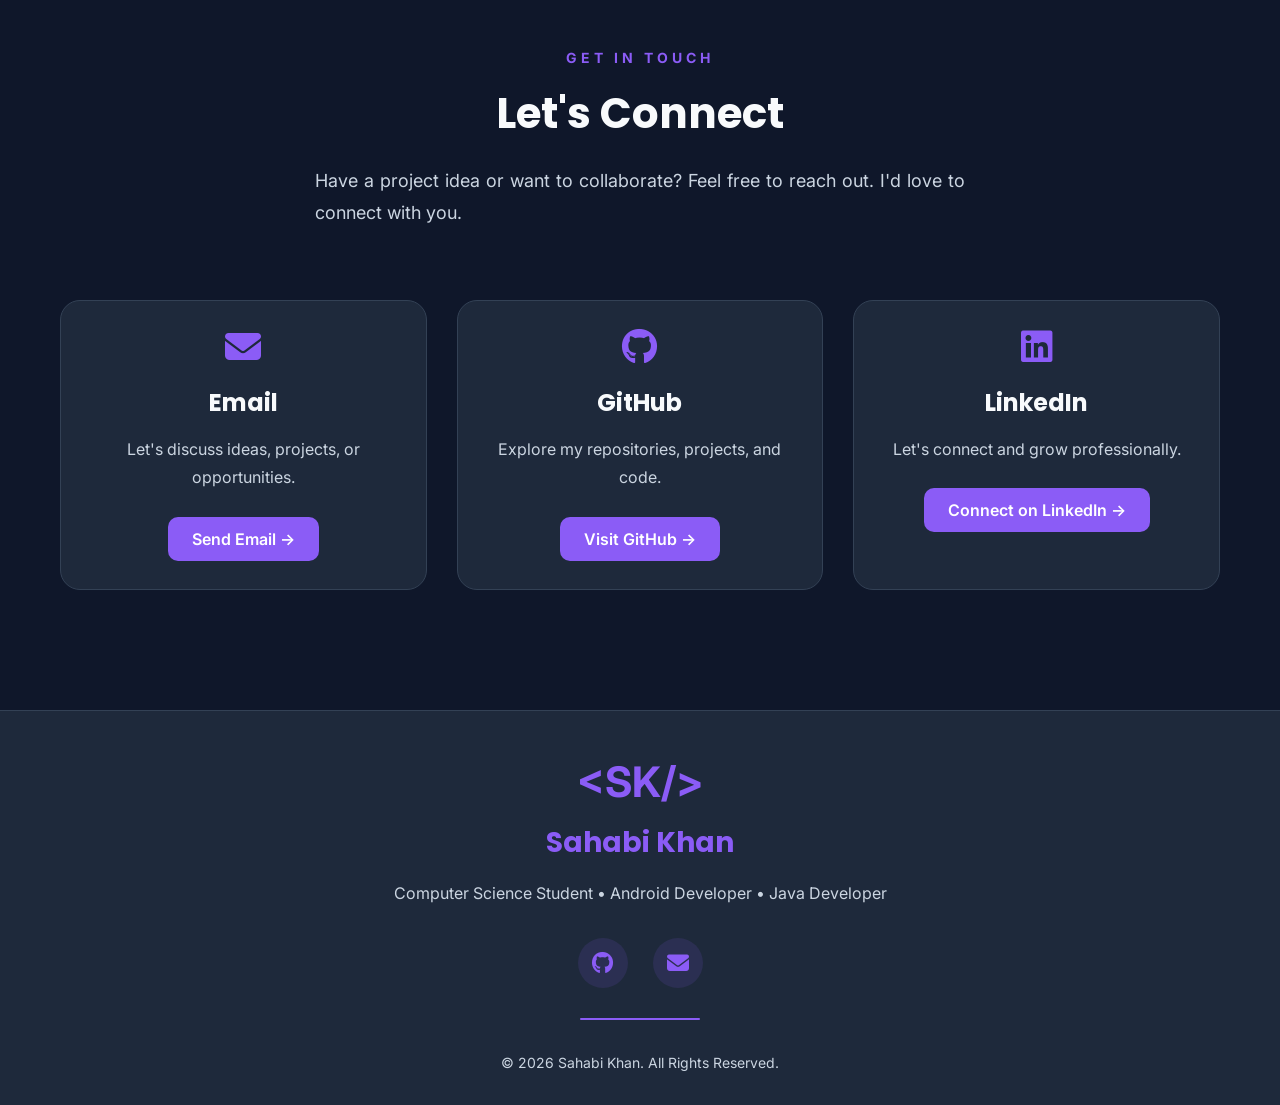
==== commit 9c65133b: "Update title for portfolio page" ====
--- a/index.html
+++ b/index.html
@@ -39,7 +39,7 @@
 
     <meta name="twitter:image" content="profile.png">
 
-    <title>Sahabi Khan | Android Developer Portfolio</title>
+    <title>Sahabi Khan | CSE Student & Software Developer</title>
 
     <link rel="icon" type="image/png" href="profile.png">
 
--- a/style.css
+++ b/style.css
@@ -1992,3 +1992,65 @@
         max-height: calc(100dvh - 140px);
     }
 }
+
+/* ==============================
+   Neon Cursor
+   ============================== */
+
+@media (hover: hover) and (pointer: fine) {
+    body,
+    a,
+    button,
+    input,
+    textarea {
+        cursor: none;
+    }
+
+    .neon-cursor {
+        position: fixed;
+        top: 0;
+        left: 0;
+        width: 12px;
+        height: 12px;
+        border-radius: 50%;
+        background: #c084fc;
+        box-shadow:
+            0 0 8px #a855f7,
+            0 0 18px rgba(168, 85, 247, 0.8);
+        pointer-events: none;
+        z-index: 10000;
+        transform: translate(-50%, -50%);
+    }
+
+    .cursor-trail {
+        position: fixed;
+        width: 6px;
+        height: 6px;
+        border-radius: 50%;
+        background: #a855f7;
+        box-shadow: 0 0 10px #a855f7;
+        pointer-events: none;
+        z-index: 9998;
+        animation: cursor-fade 0.55s ease-out forwards;
+    }
+
+    @keyframes cursor-fade {
+        from {
+            opacity: 0.8;
+            transform: translate(-50%, -50%) scale(1);
+        }
+
+        to {
+            opacity: 0;
+            transform: translate(-50%, -50%) scale(0.1);
+        }
+    }
+}
+
+/* Touch devices keep their normal cursor behavior */
+@media (hover: none), (pointer: coarse) {
+    .neon-cursor,
+    .cursor-trail {
+        display: none;
+    }
+}
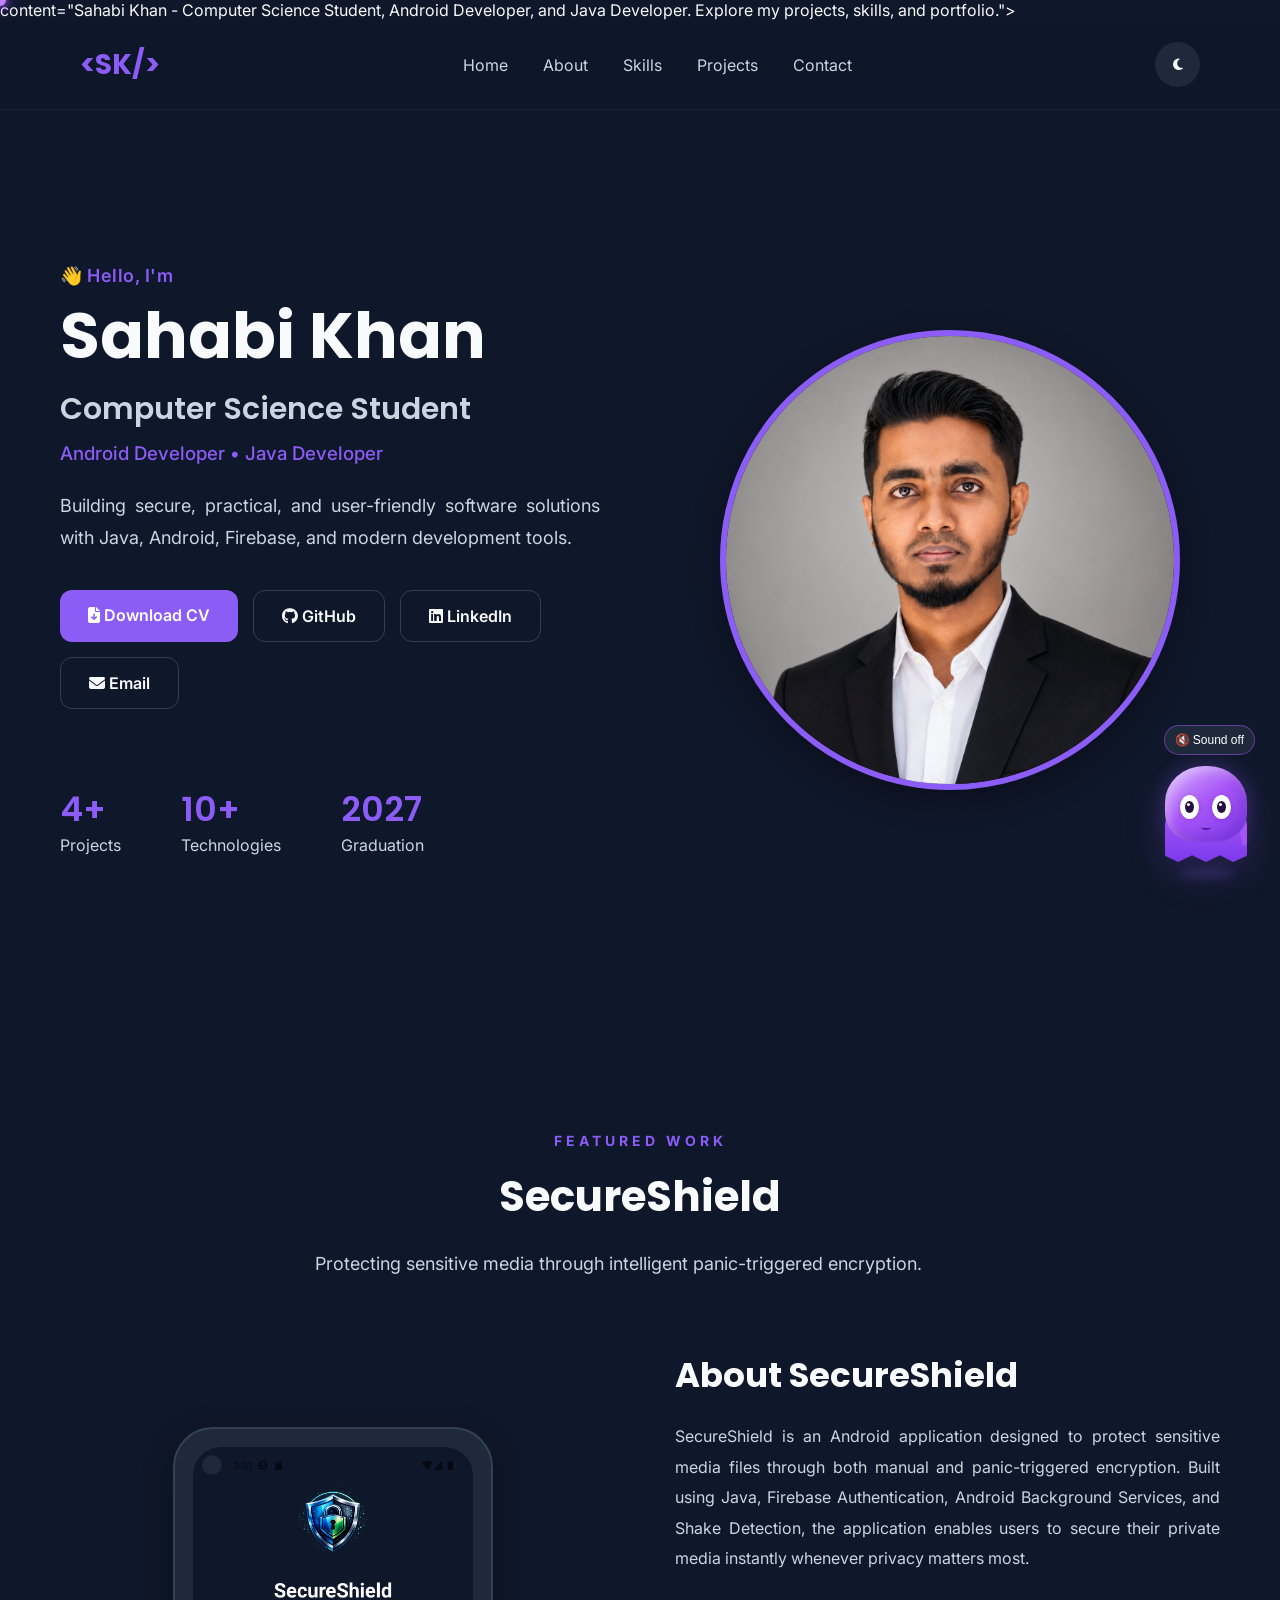
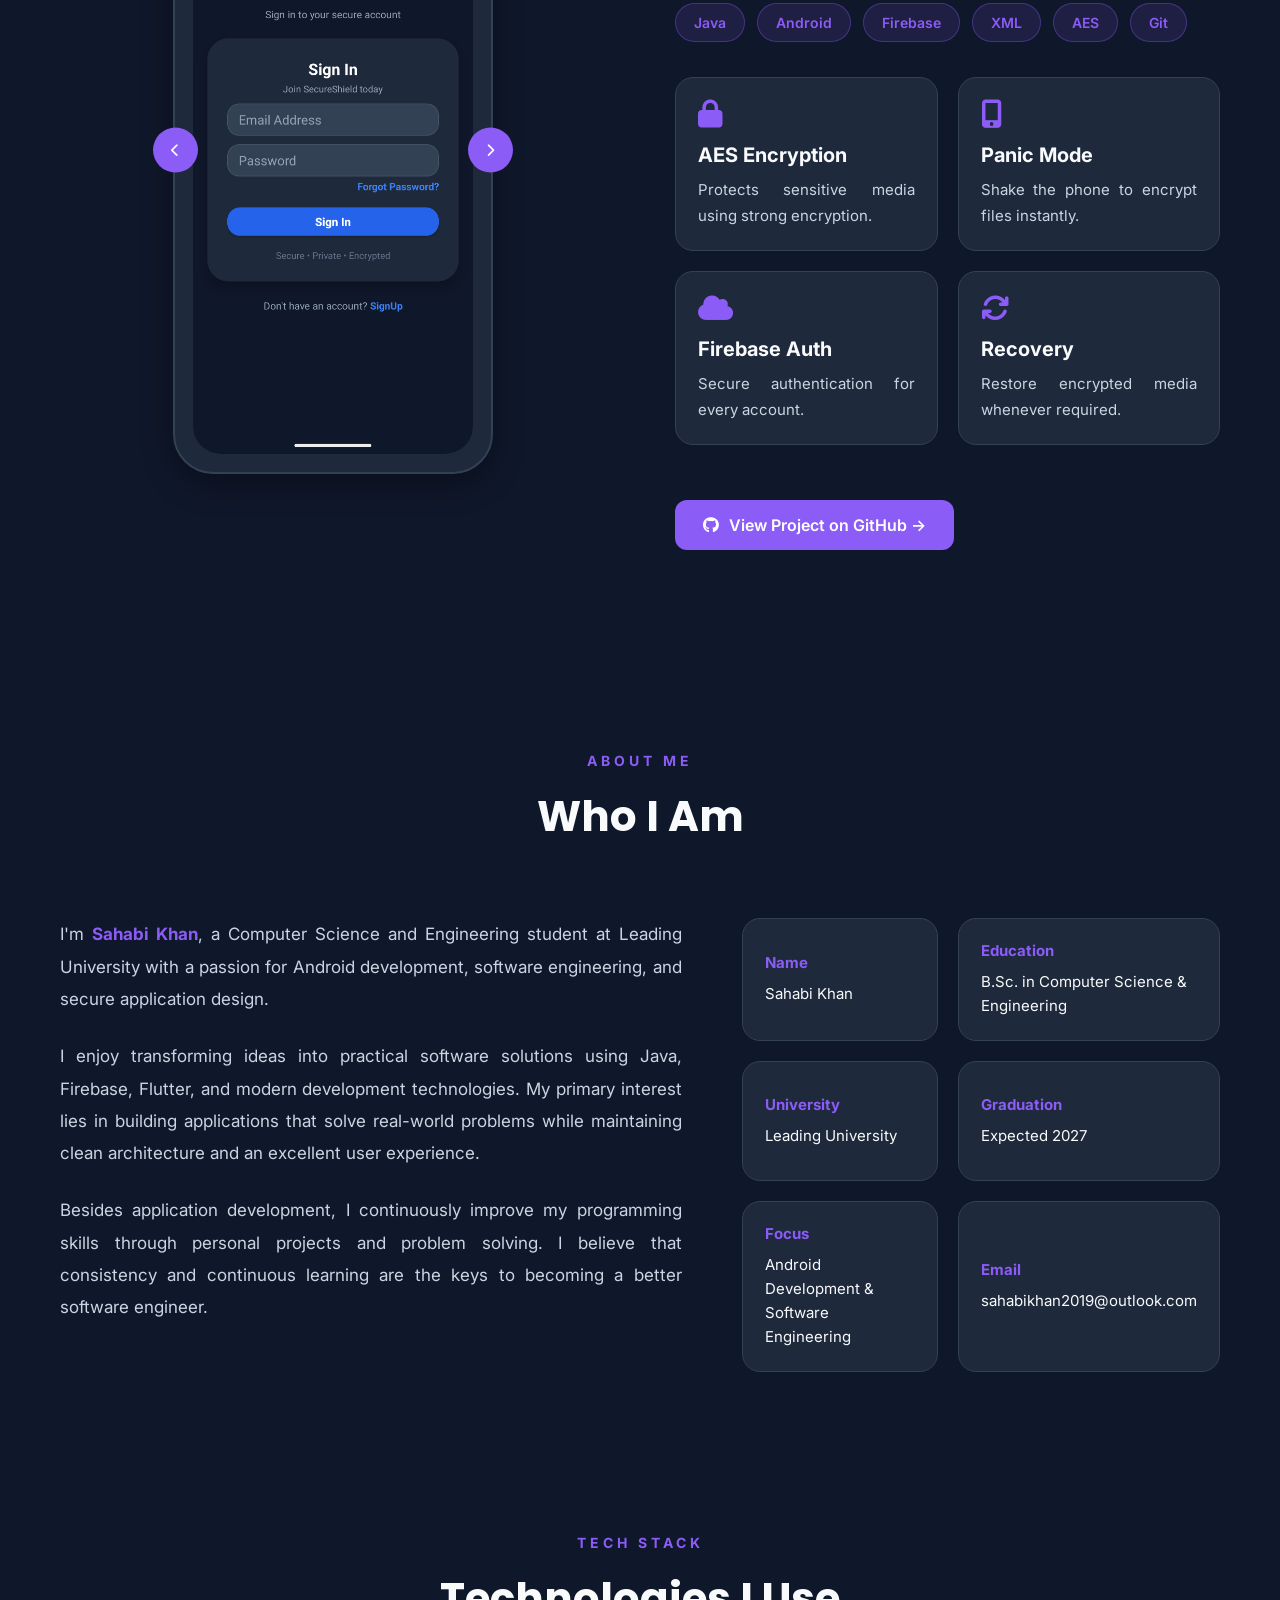
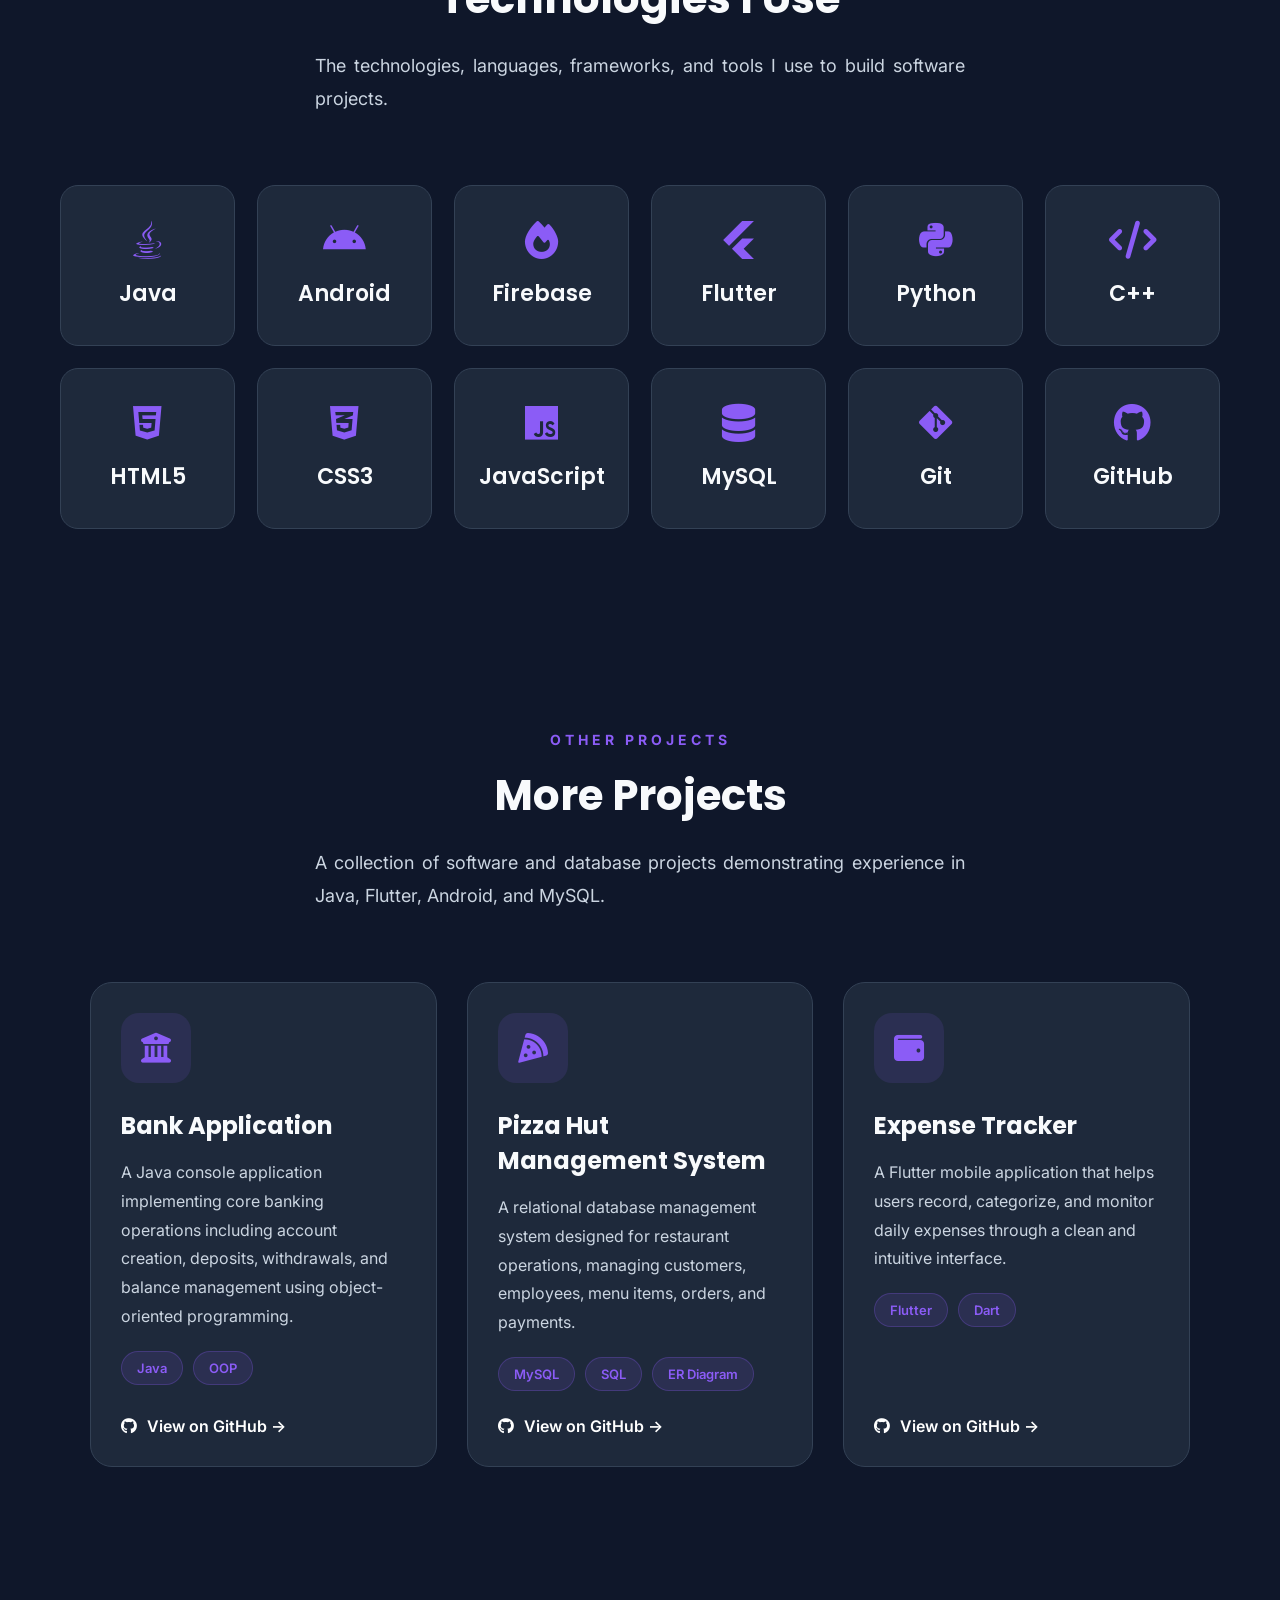
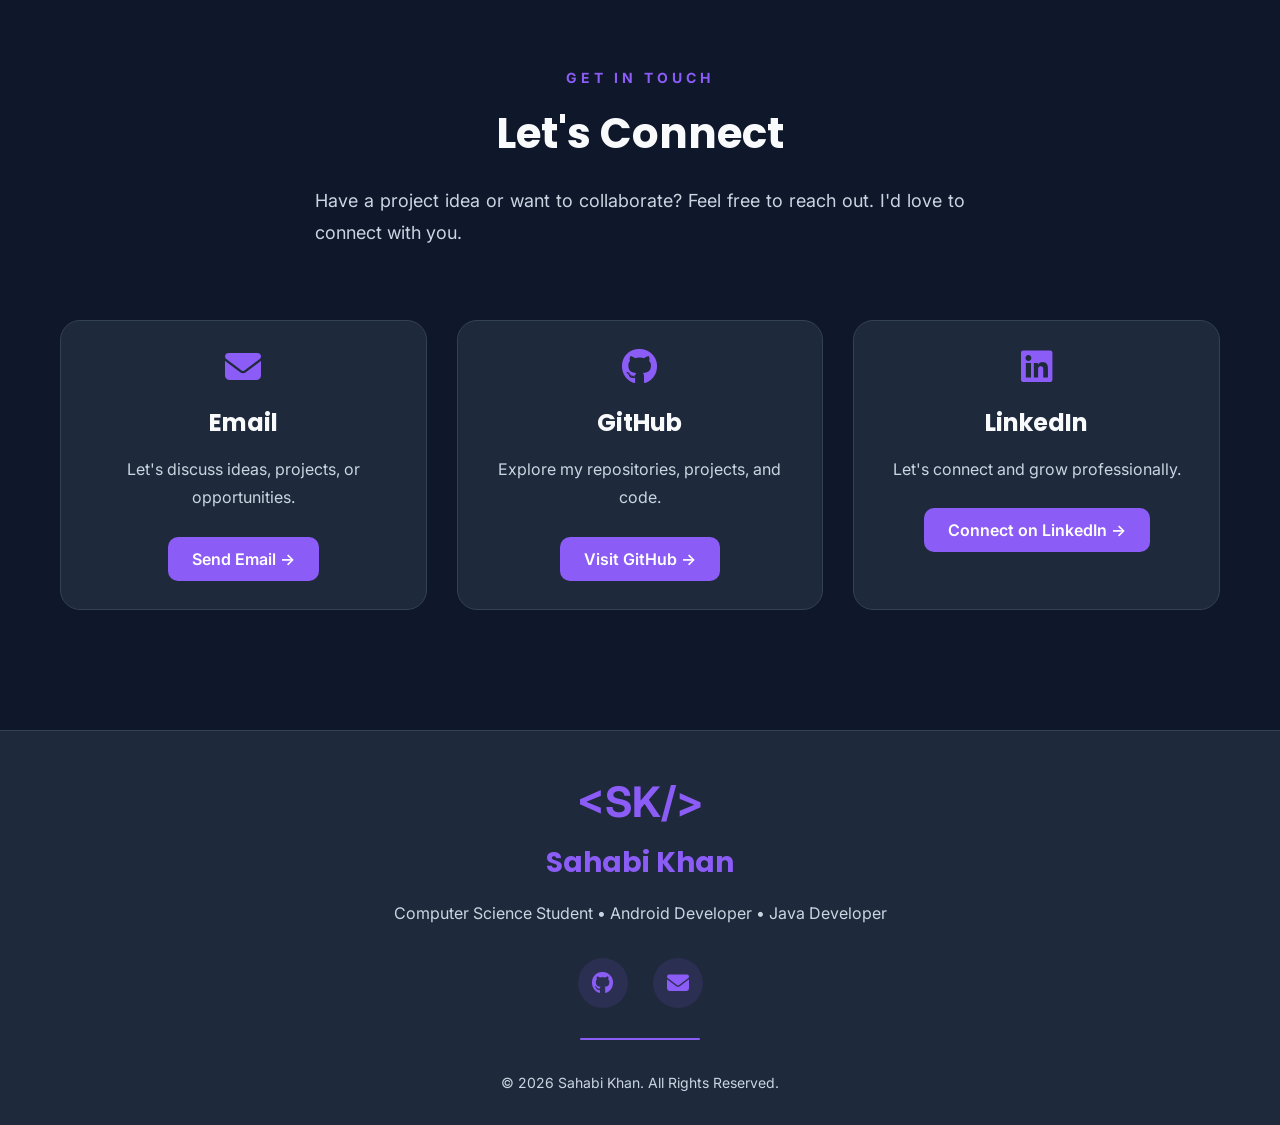
==== commit 662399b4: "Update meta description in index.html" ====
--- a/index.html
+++ b/index.html
@@ -7,7 +7,7 @@
 
     <meta name="viewport" content="width=device-width, initial-scale=1.0">
 
-    <meta name="description"
+    <meta name="description" content="Explore Sahabi Khan's portfolio, featuring Android development, Java, Flutter, software projects, technical skills, and experience as a CSE student at Leading University.">
         content="Sahabi Khan - Computer Science Student, Android Developer, and Java Developer. Explore my projects, skills, and portfolio.">
 
     <meta name="keywords"
@@ -19,7 +19,7 @@
 
     <!-- Open Graph -->
 
-    <meta property="og:title" content="Sahabi Khan | Android Developer Portfolio">
+    <meta property="og:title" content="Sahabi Khan | CSE Student & Software Developer">
 
     <meta property="og:description"
       content="Computer Science Student specializing in Android Development, Java, Flutter, Firebase, and Software Engineering.">
@@ -32,7 +32,7 @@
 
     <meta name="twitter:card" content="summary_large_image">
 
-    <meta name="twitter:title" content="Sahabi Khan | Android Developer Portfolio">
+    <meta name="twitter:title" content="Sahabi Khan | CSE Student & Software Developer">
 
     <meta name="twitter:description"
       content="Computer Science Student specializing in Android Development, Java, Flutter, Firebase, and Software Engineering.">
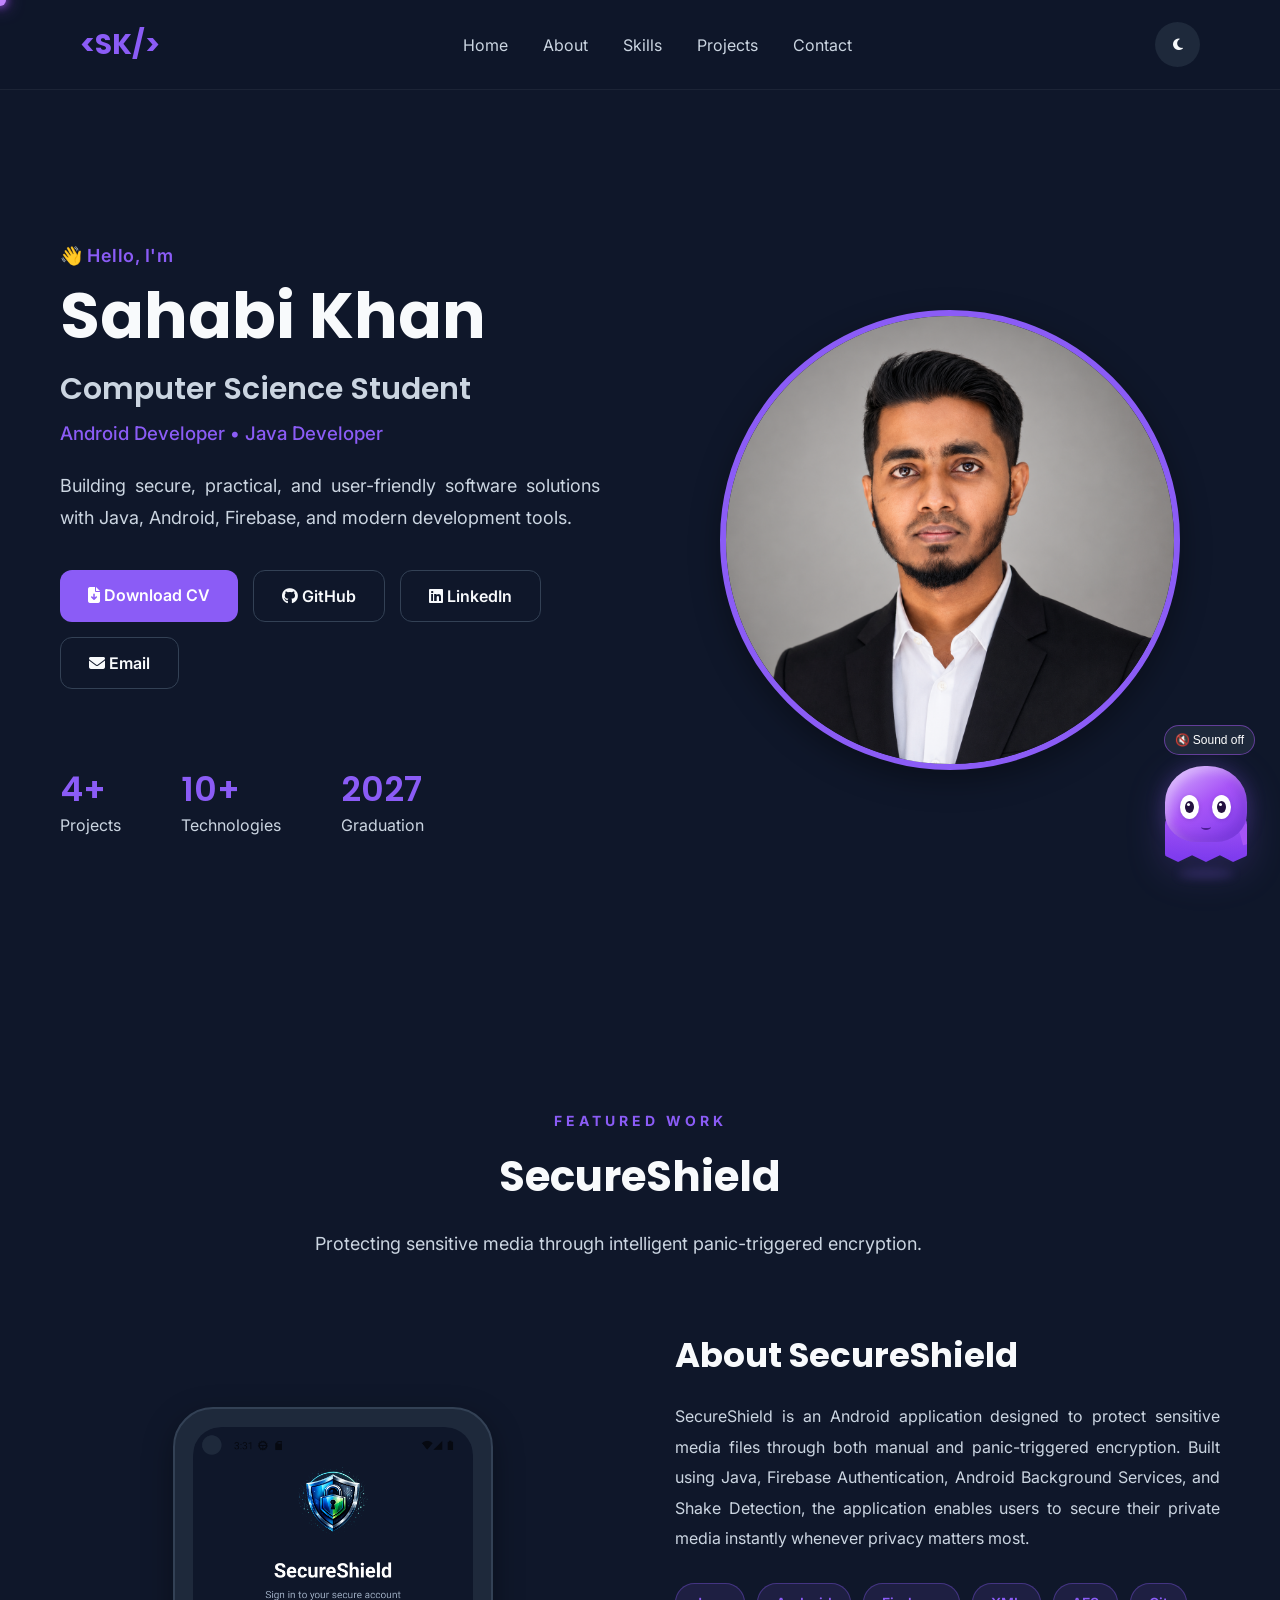
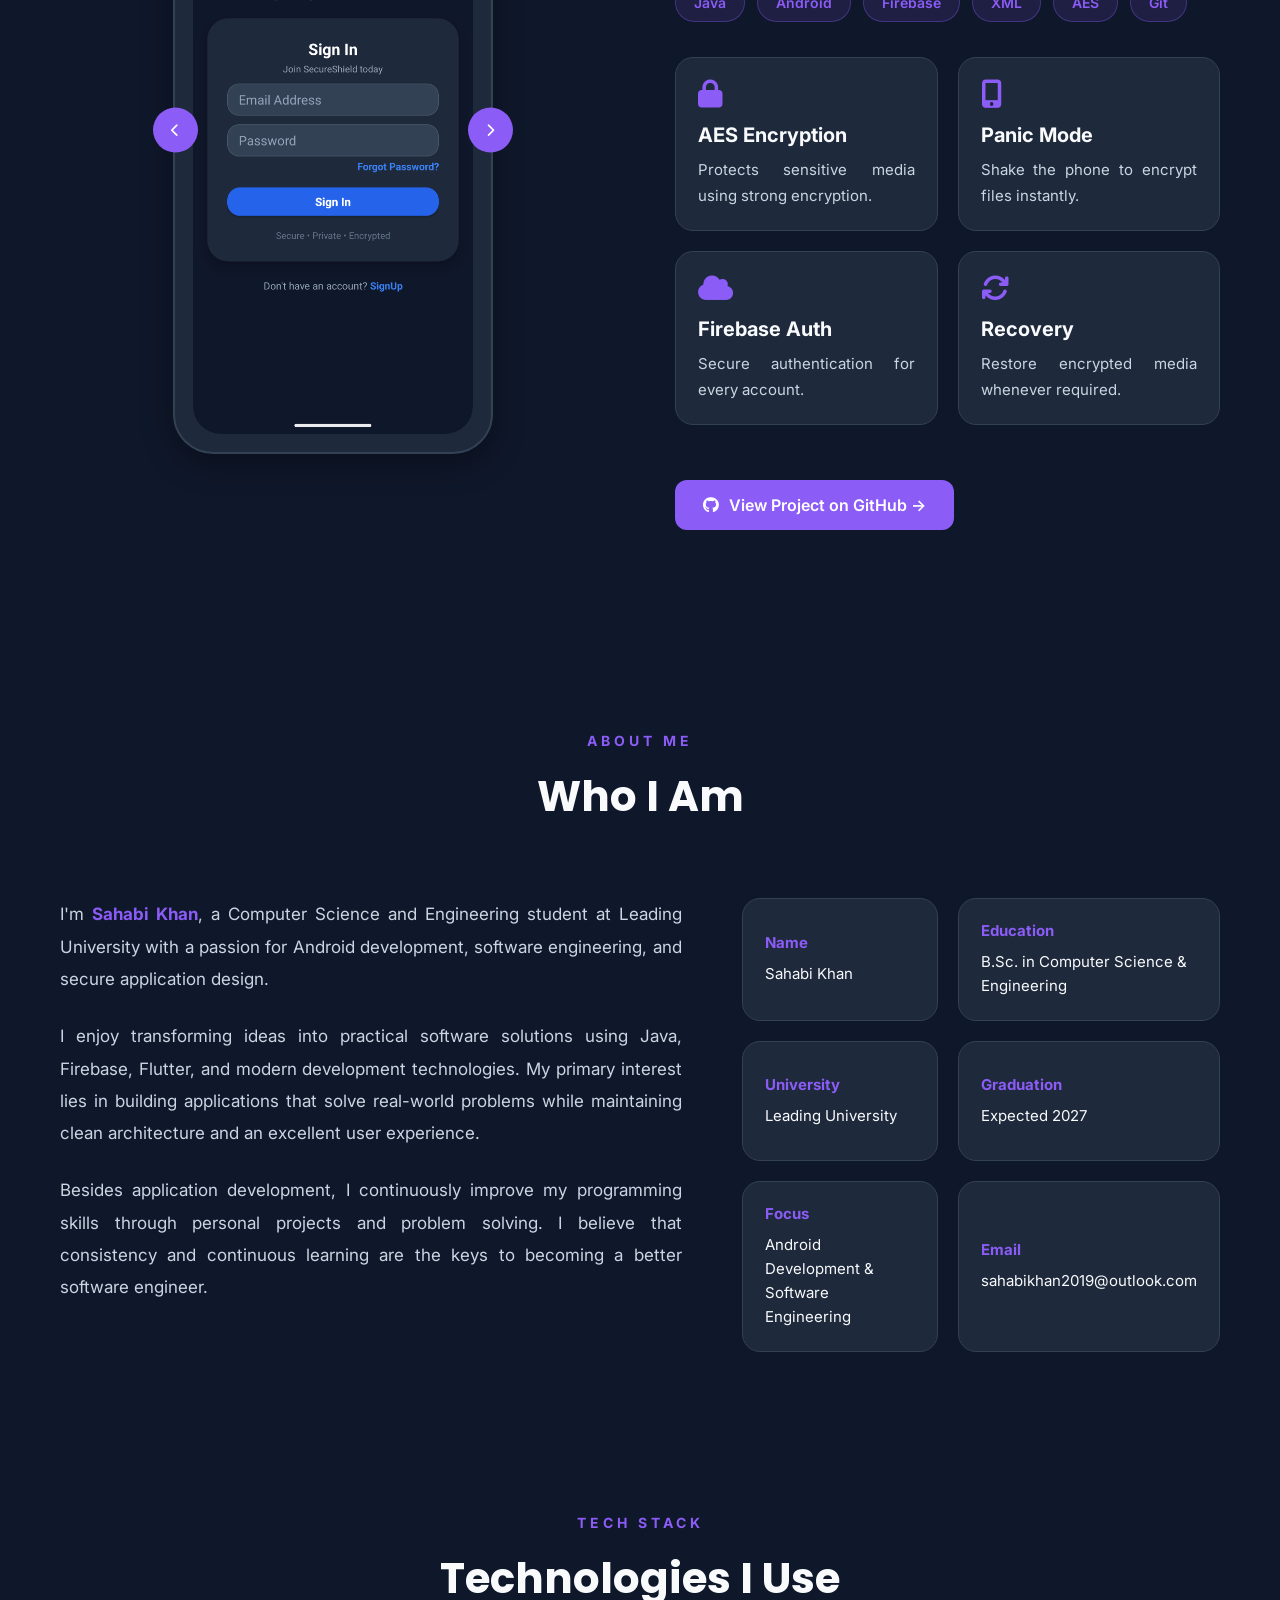
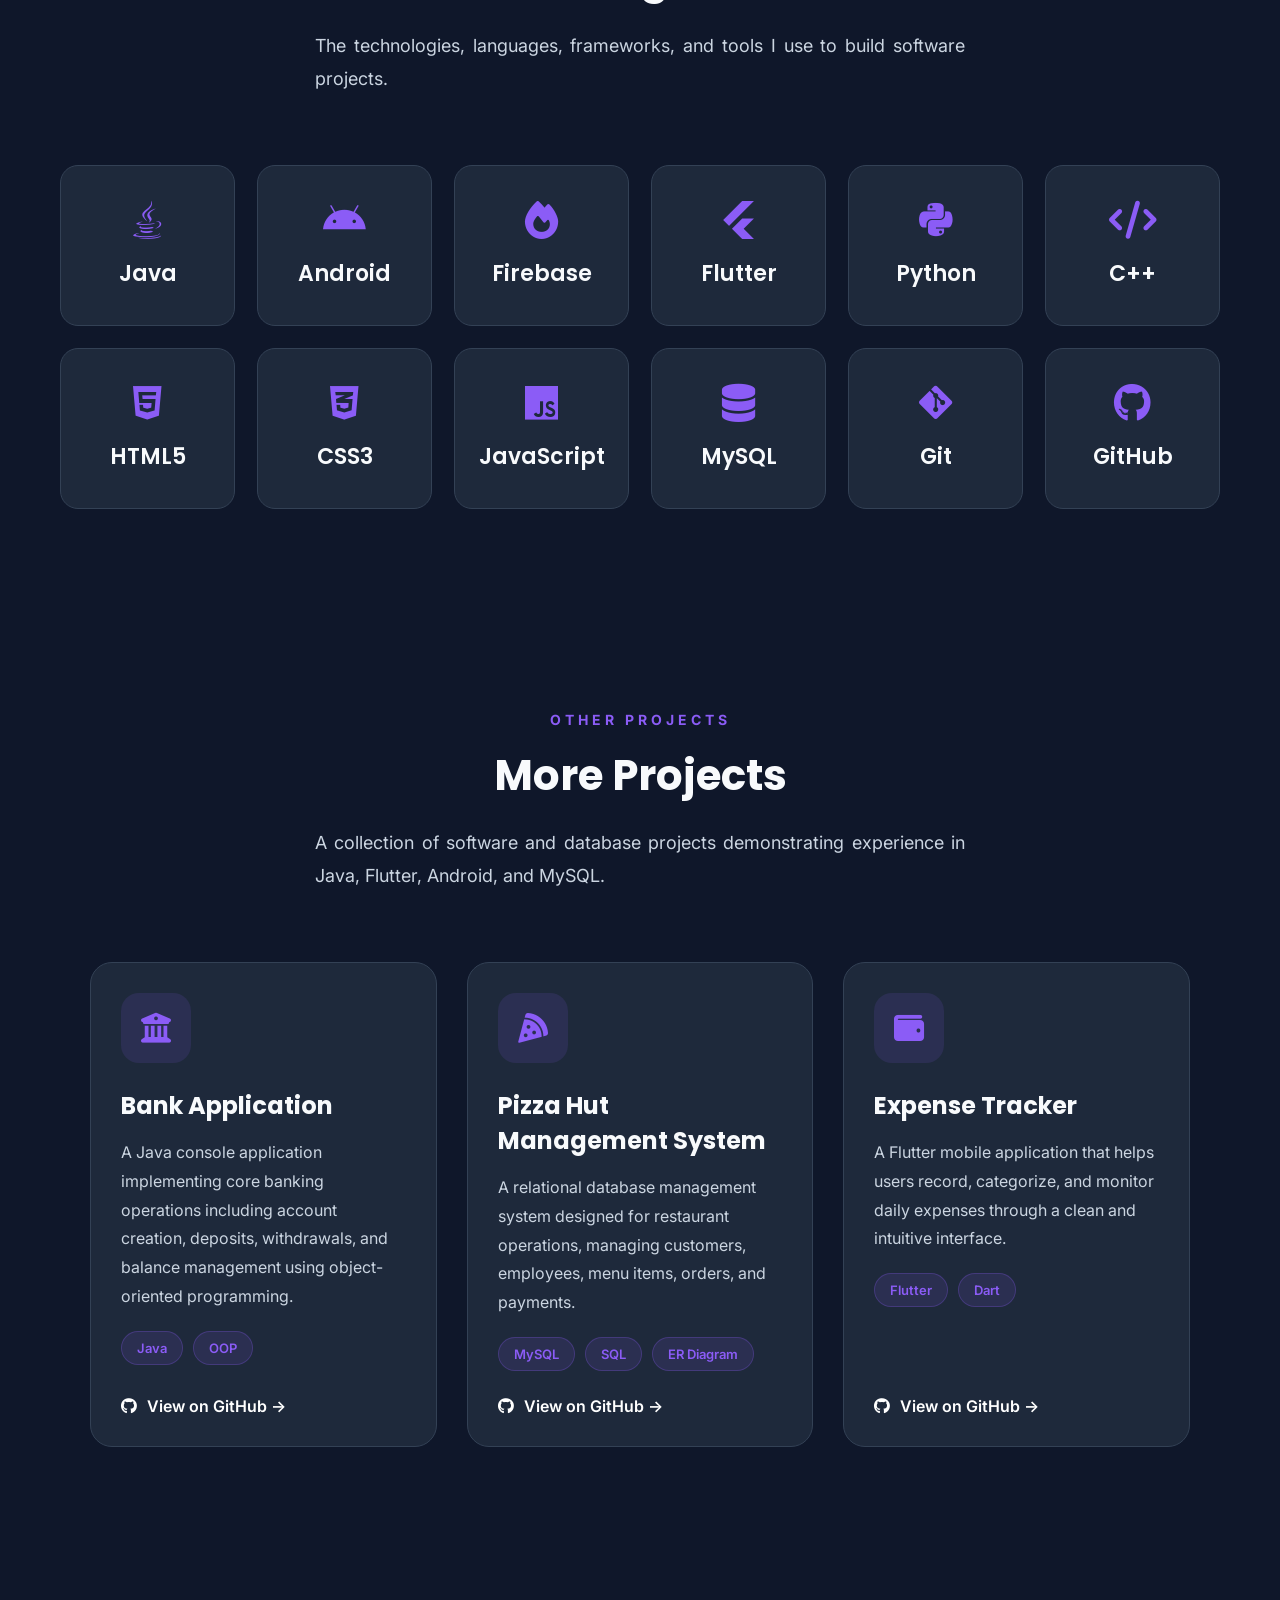
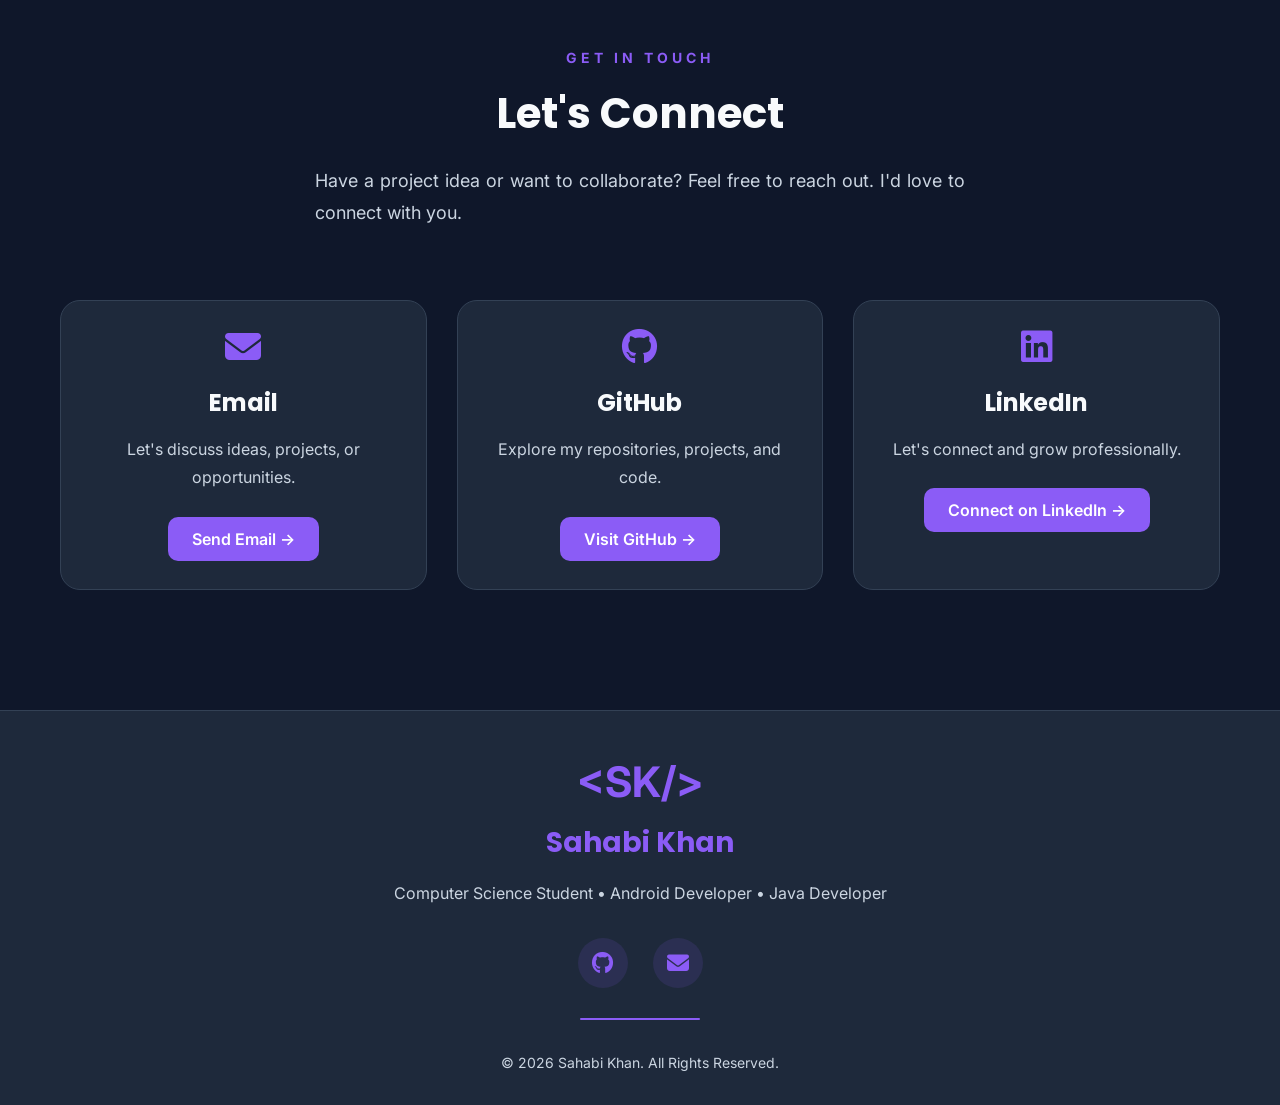
==== commit 86f89b1b: "Revise meta description in index.html Updated the meta description for better clarity." ====
--- a/index.html
+++ b/index.html
@@ -8,7 +8,6 @@
     <meta name="viewport" content="width=device-width, initial-scale=1.0">
 
     <meta name="description" content="Explore Sahabi Khan's portfolio, featuring Android development, Java, Flutter, software projects, technical skills, and experience as a CSE student at Leading University.">
-        content="Sahabi Khan - Computer Science Student, Android Developer, and Java Developer. Explore my projects, skills, and portfolio.">
 
     <meta name="keywords"
         content="Sahabi Khan, Android Developer, Java Developer, Portfolio, Computer Science, Firebase, Flutter, GitHub">
